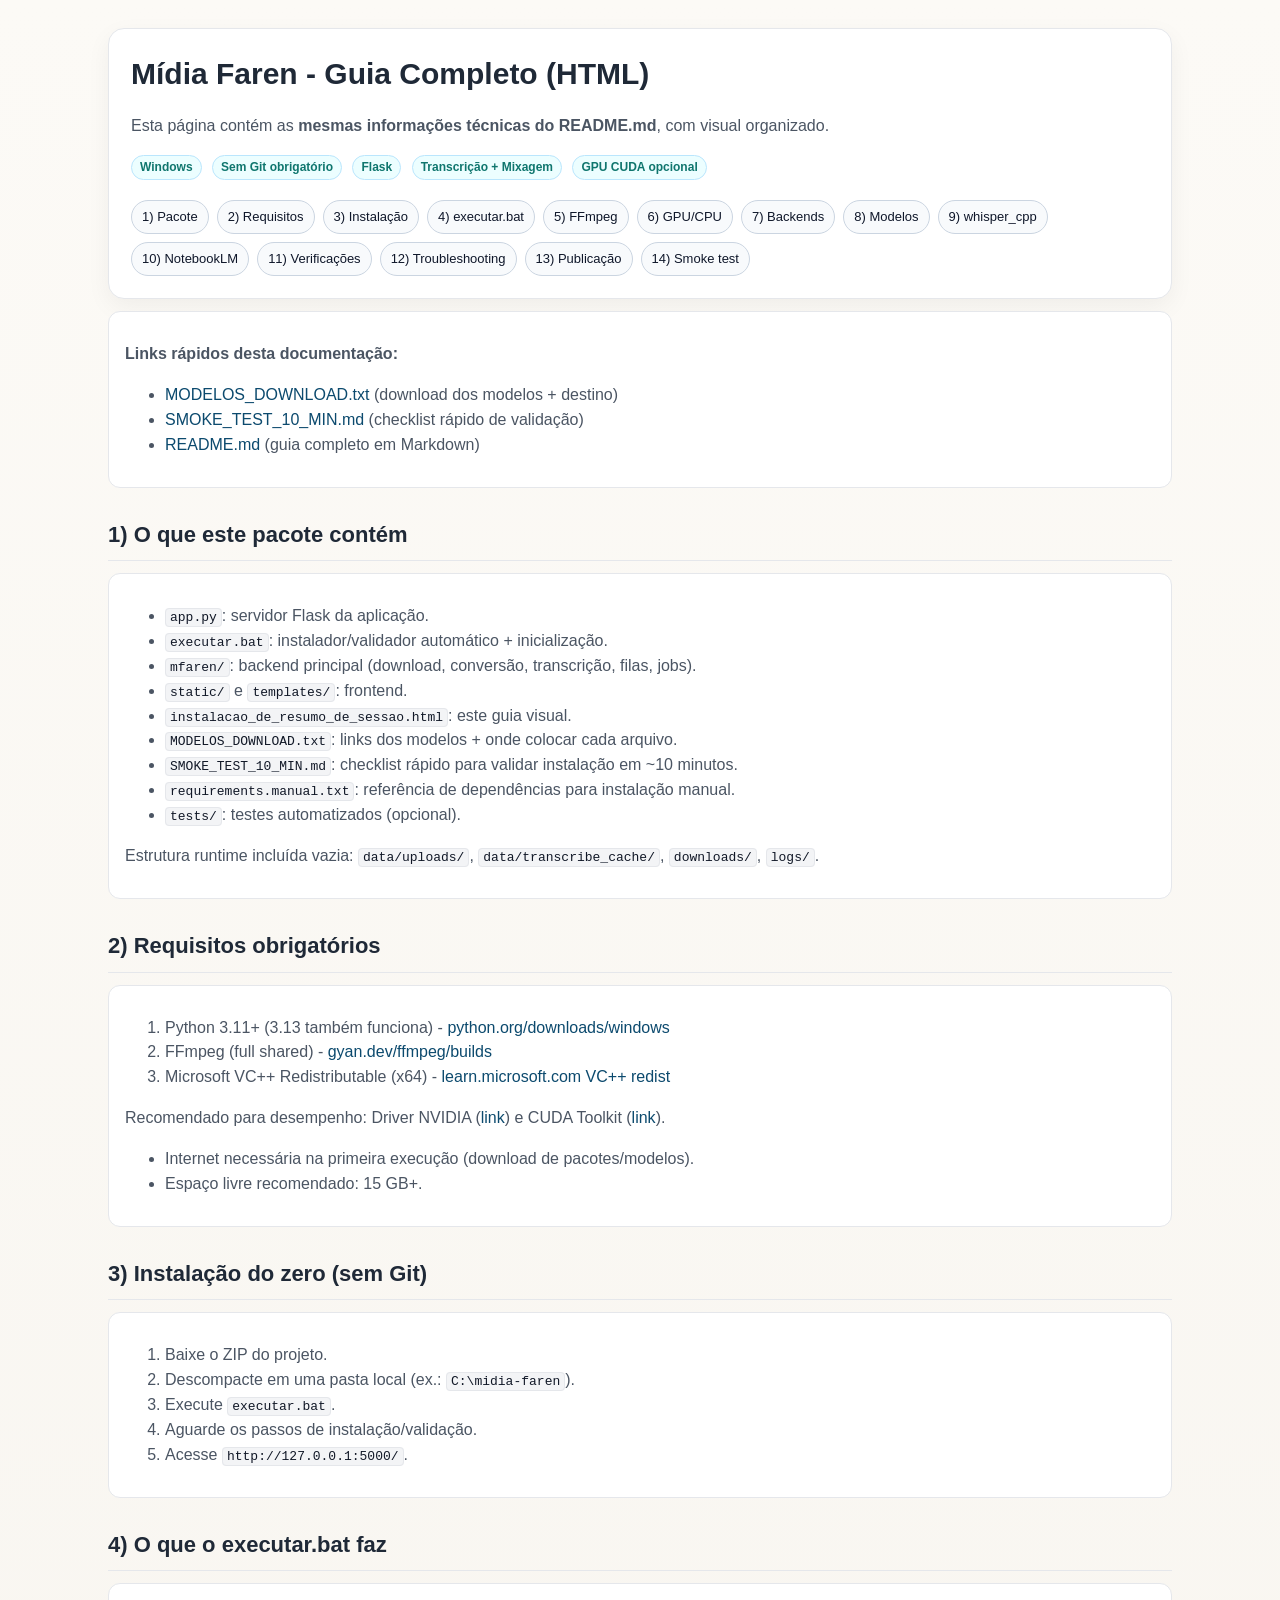
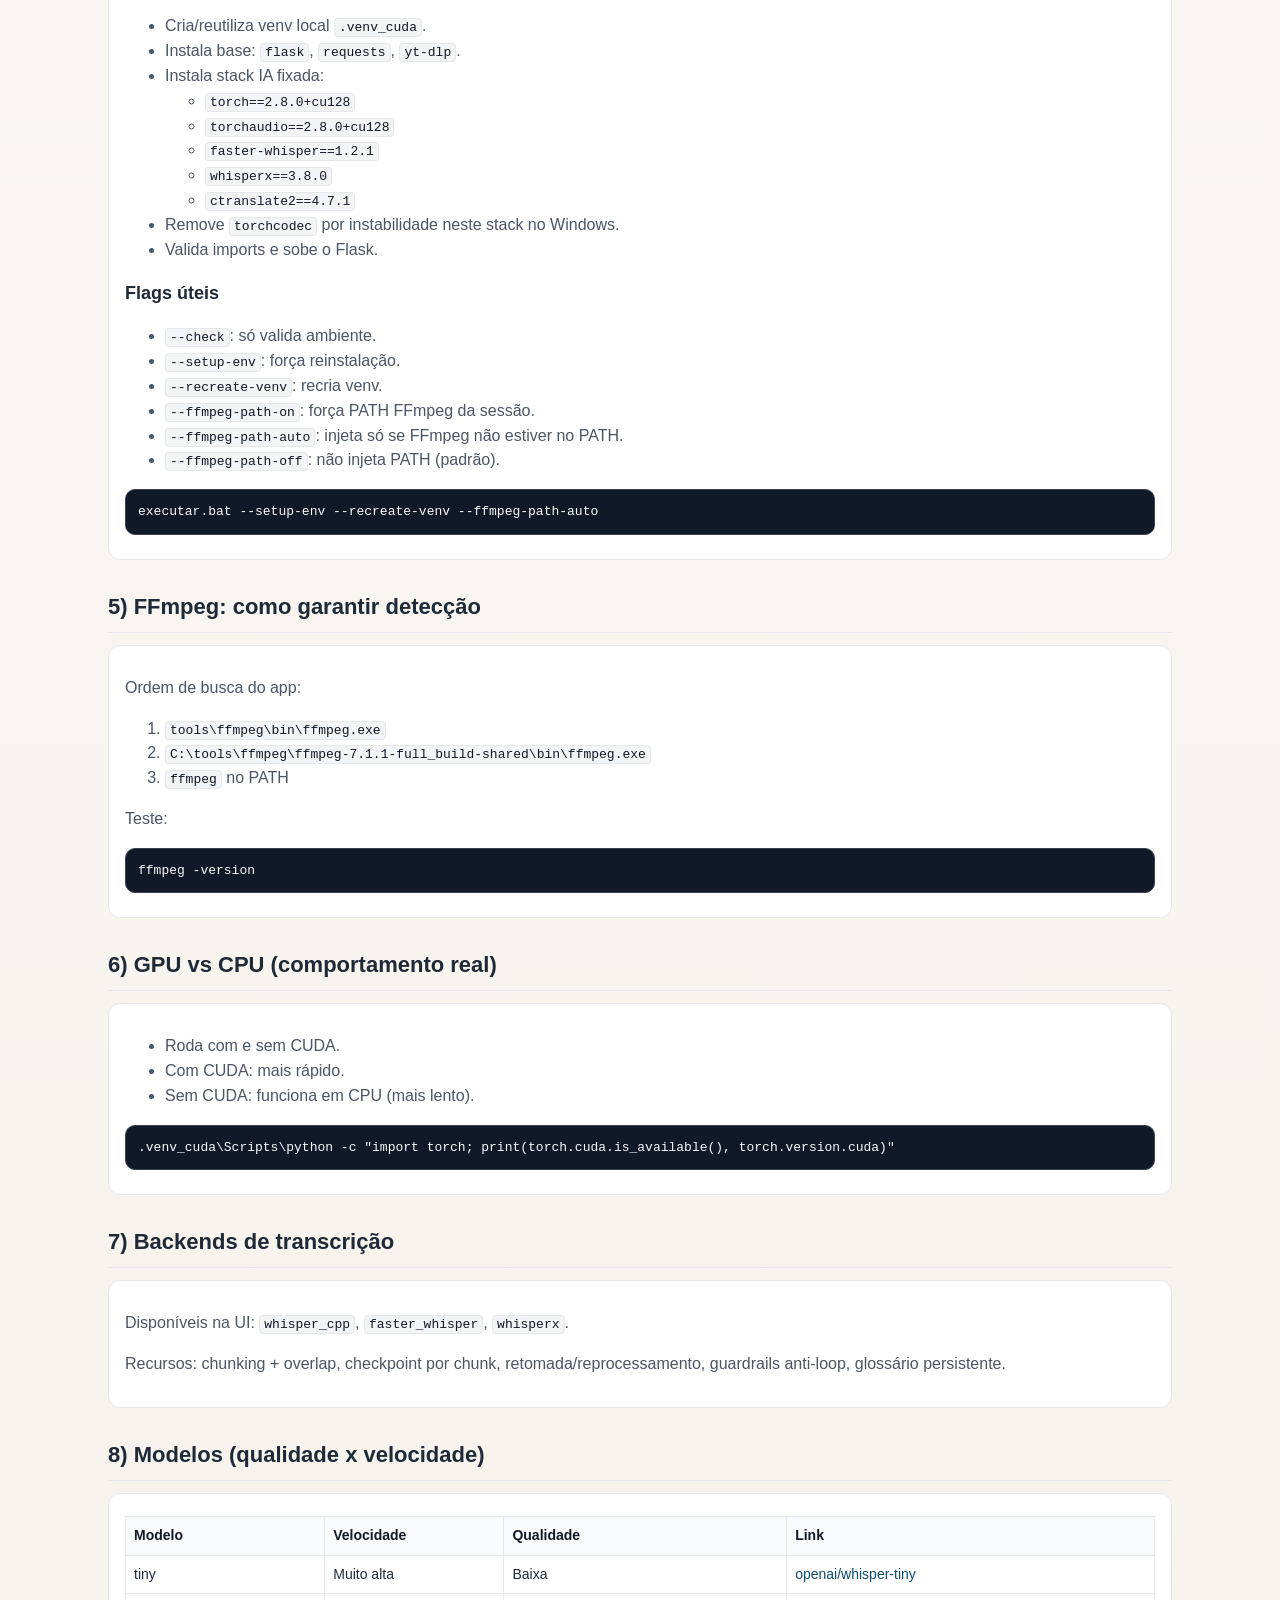
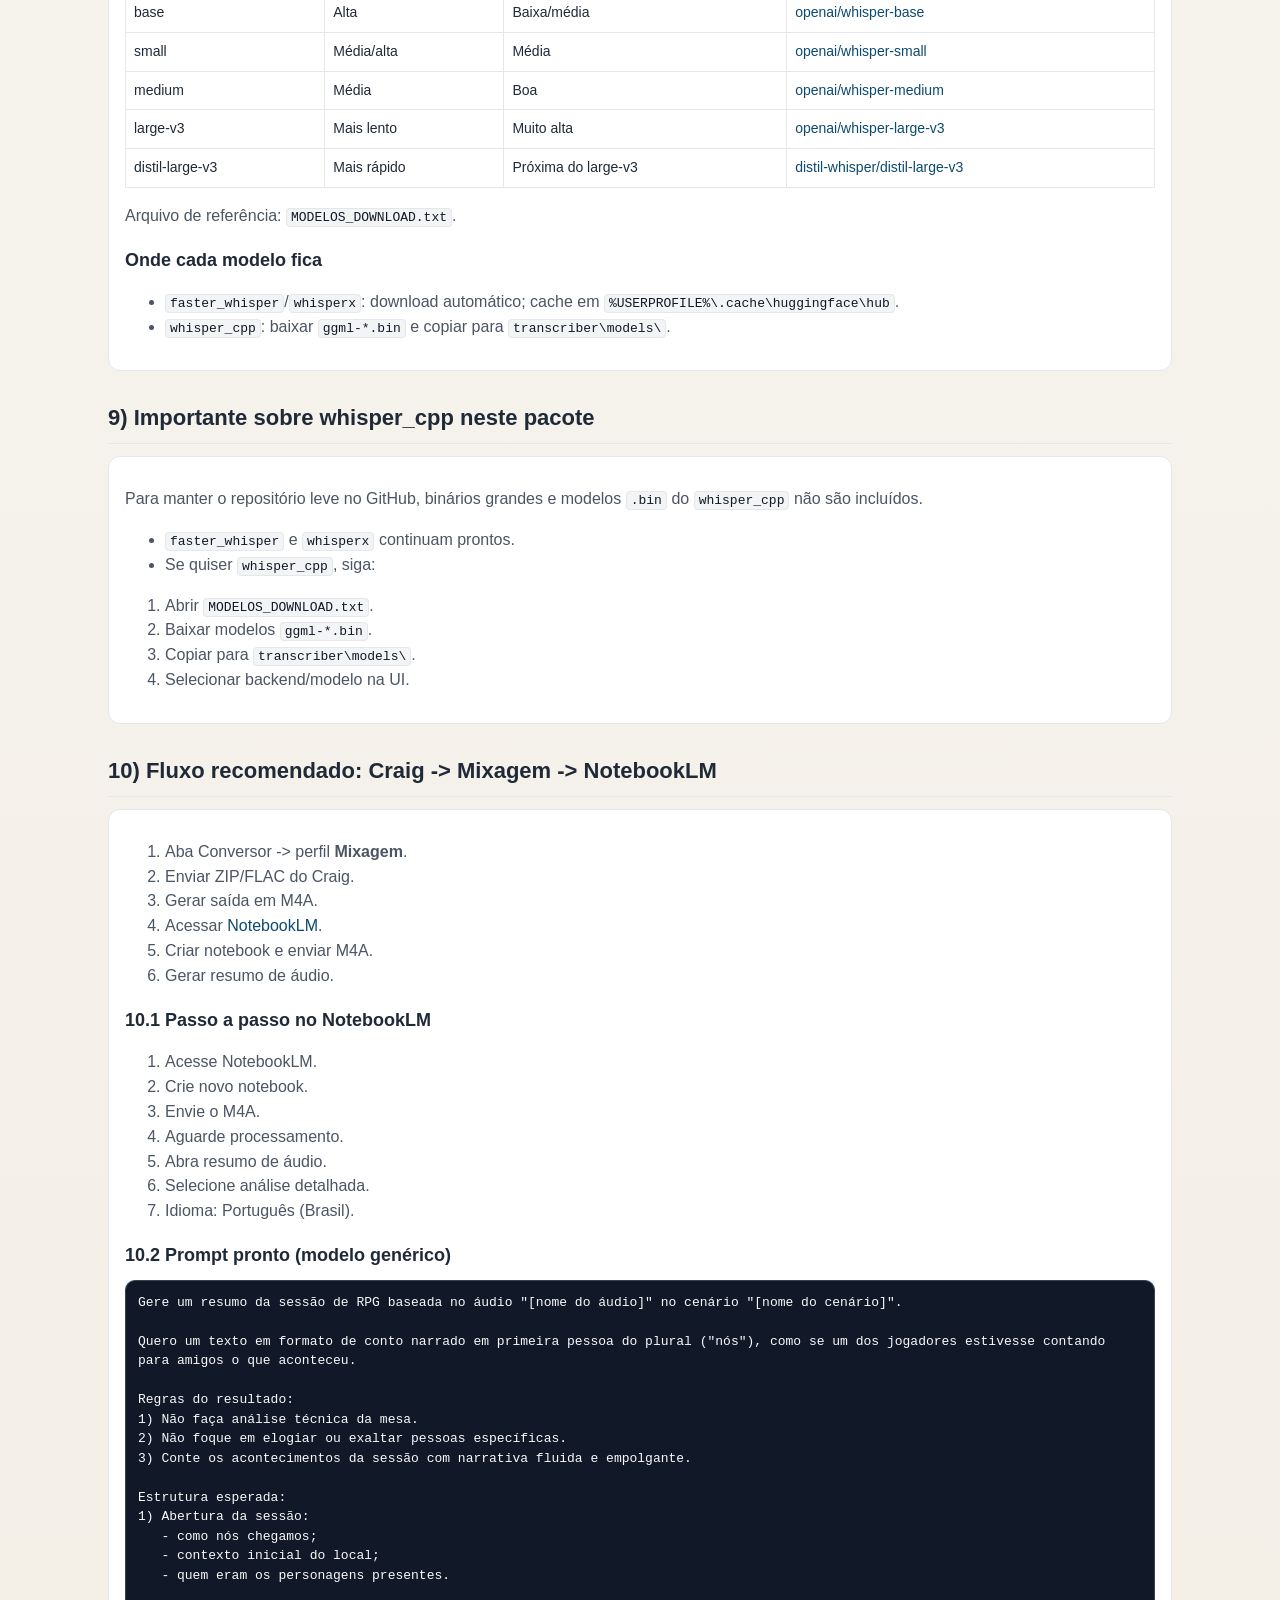
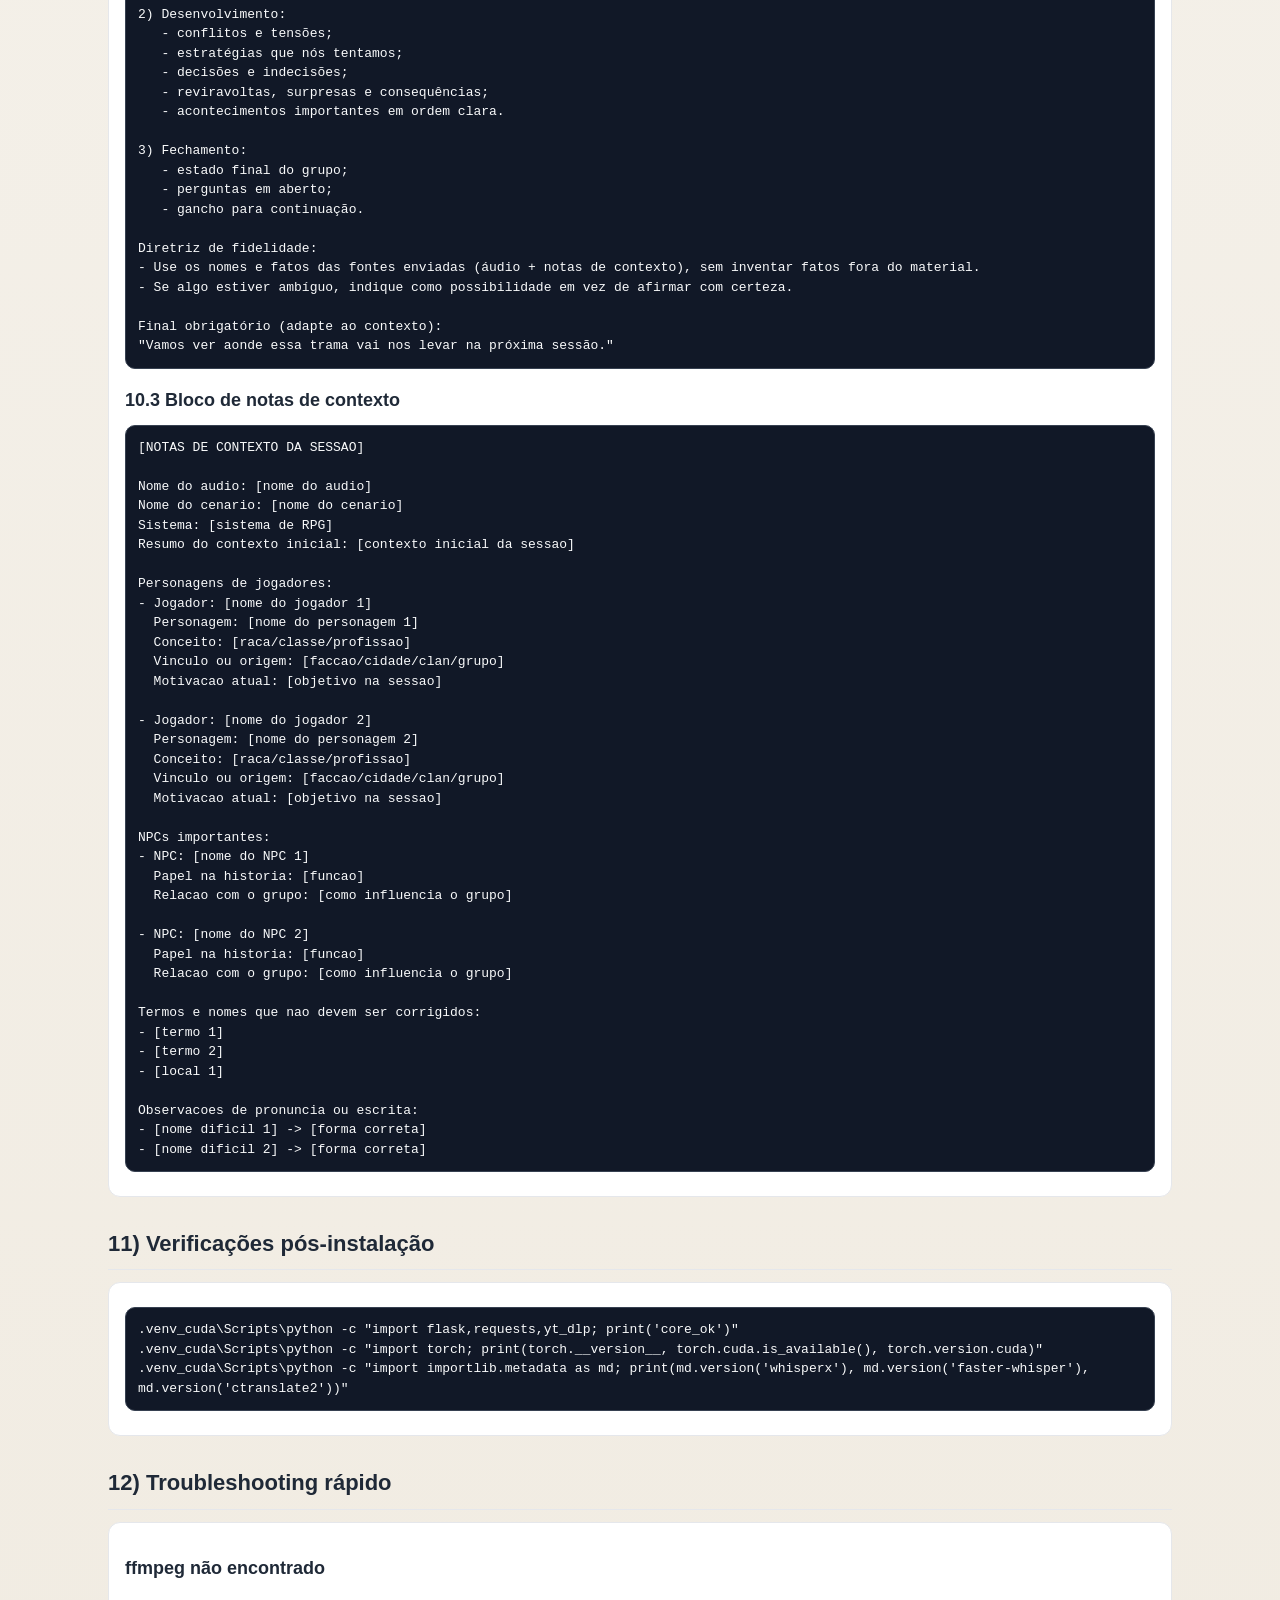
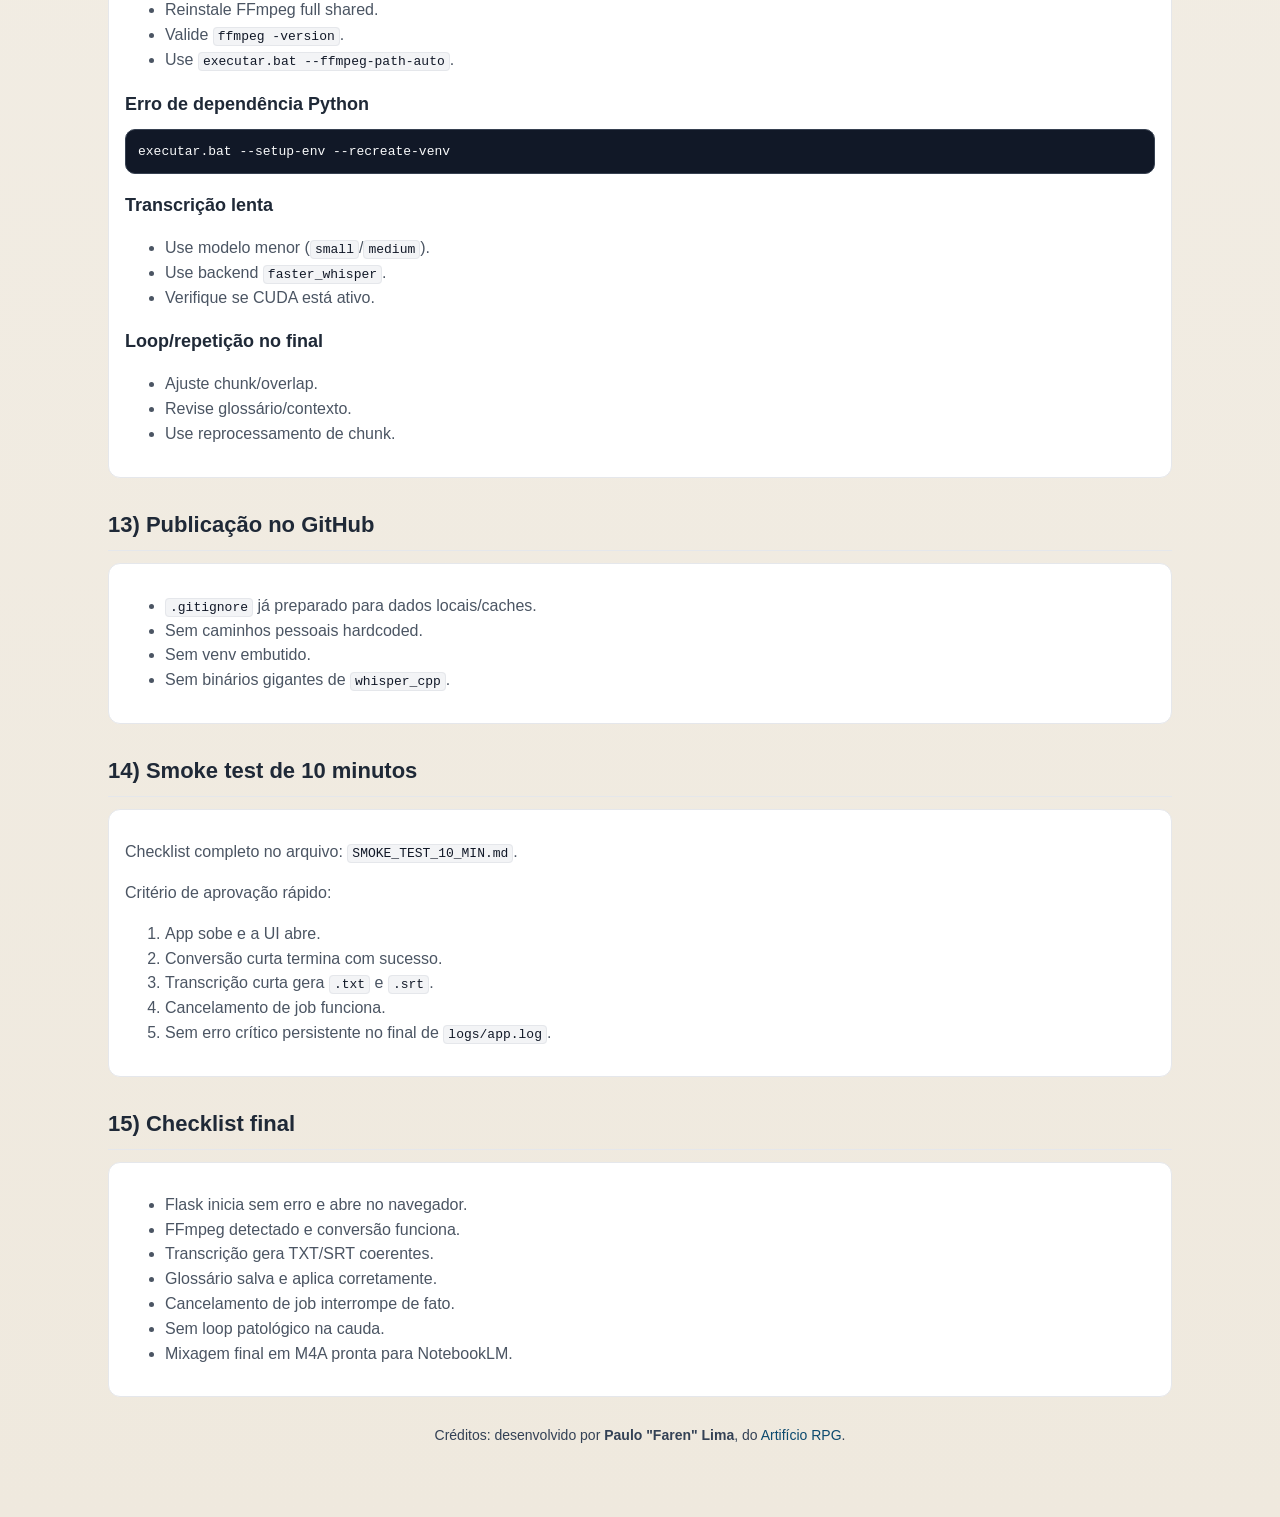
==== docs/index.html @ b81d9b49 "docs: preparar GitHub Pages com guia HTML e links de apoio" ====
﻿<!doctype html>
<html lang="pt-BR">
<head>
  <meta charset="utf-8" />
  <meta name="viewport" content="width=device-width, initial-scale=1" />
  <title>Mídia Faren - Guia Completo (HTML)</title>
  <style>
    :root {
      --bg: #f6f3ed;
      --card: #ffffff;
      --text: #1f2937;
      --muted: #4b5563;
      --line: #e5e7eb;
      --accent: #0f766e;
      --accent-soft: #ecfeff;
      --code-bg: #111827;
      --code-text: #f9fafb;
    }
    * { box-sizing: border-box; }
    body {
      margin: 0;
      font-family: "Segoe UI", Roboto, Arial, sans-serif;
      background: linear-gradient(180deg, #fcfaf6 0%, var(--bg) 40%, #efe9de 100%);
      color: var(--text);
      line-height: 1.55;
    }
    .wrap { max-width: 1100px; margin: 0 auto; padding: 28px 18px 56px; }
    .hero {
      background: var(--card);
      border: 1px solid var(--line);
      border-radius: 16px;
      padding: 22px;
      box-shadow: 0 8px 24px rgba(0,0,0,.05);
    }
    h1 { margin: 0 0 8px; font-size: 30px; }
    h2 {
      margin: 30px 0 10px;
      font-size: 22px;
      border-bottom: 1px solid var(--line);
      padding-bottom: 8px;
    }
    h3 { margin: 18px 0 8px; font-size: 18px; }
    p, li { color: var(--muted); }
    .card {
      background: var(--card);
      border: 1px solid var(--line);
      border-radius: 12px;
      padding: 14px 16px;
      margin-top: 12px;
    }
    .tag {
      display: inline-block;
      padding: 2px 8px;
      border-radius: 999px;
      font-size: 12px;
      font-weight: 600;
      background: var(--accent-soft);
      color: var(--accent);
      border: 1px solid #bae6fd;
      margin-right: 6px;
      margin-bottom: 6px;
    }
    .nav {
      margin-top: 14px;
      display: flex;
      flex-wrap: wrap;
      gap: 8px;
    }
    .nav a {
      border: 1px solid #cbd5e1;
      background: #f8fafc;
      border-radius: 999px;
      padding: 6px 10px;
      font-size: 13px;
      color: #0f172a;
      text-decoration: none;
    }
    .nav a:hover { background: #eef2ff; }
    table {
      width: 100%;
      border-collapse: collapse;
      margin-top: 8px;
      font-size: 14px;
    }
    th, td {
      border: 1px solid var(--line);
      padding: 8px;
      vertical-align: top;
      text-align: left;
    }
    th { background: #f9fafb; color: #111827; }
    code {
      background: #f3f4f6;
      border: 1px solid #e5e7eb;
      padding: 1px 4px;
      border-radius: 4px;
      color: #111827;
    }
    pre {
      margin: 10px 0;
      background: var(--code-bg);
      color: var(--code-text);
      border-radius: 10px;
      padding: 12px;
      overflow-x: auto;
      border: 1px solid #374151;
      font-size: 13px;
      line-height: 1.5;
      white-space: pre-wrap;
    }
    a { color: #0c4a6e; text-decoration: none; }
    a:hover { text-decoration: underline; }
    .credit {
      margin-top: 28px;
      text-align: center;
      font-size: 14px;
      color: #334155;
    }
  </style>
</head>
<body>
  <main class="wrap">
    <section class="hero">
      <h1>Mídia Faren - Guia Completo (HTML)</h1>
      <p>
        Esta página contém as <strong>mesmas informações técnicas do README.md</strong>, com visual organizado.
      </p>
      <div>
        <span class="tag">Windows</span>
        <span class="tag">Sem Git obrigatório</span>
        <span class="tag">Flask</span>
        <span class="tag">Transcrição + Mixagem</span>
        <span class="tag">GPU CUDA opcional</span>
      </div>
      <nav class="nav" aria-label="Navegação rápida">
        <a href="#sec1">1) Pacote</a>
        <a href="#sec2">2) Requisitos</a>
        <a href="#sec3">3) Instalação</a>
        <a href="#sec4">4) executar.bat</a>
        <a href="#sec5">5) FFmpeg</a>
        <a href="#sec6">6) GPU/CPU</a>
        <a href="#sec7">7) Backends</a>
        <a href="#sec8">8) Modelos</a>
        <a href="#sec9">9) whisper_cpp</a>
        <a href="#sec10">10) NotebookLM</a>
        <a href="#sec11">11) Verificações</a>
        <a href="#sec12">12) Troubleshooting</a>
        <a href="#sec13">13) Publicação</a>
        <a href="#sec14">14) Smoke test</a>
      </nav>
    </section>

    <div class="card">
      <p><strong>Links rápidos desta documentação:</strong></p>
      <ul>
        <li><a href="./MODELOS_DOWNLOAD.txt">MODELOS_DOWNLOAD.txt</a> (download dos modelos + destino)</li>
        <li><a href="./SMOKE_TEST_10_MIN.md">SMOKE_TEST_10_MIN.md</a> (checklist rápido de validação)</li>
        <li><a href="./README.md">README.md</a> (guia completo em Markdown)</li>
      </ul>
    </div>

    <h2 id="sec1">1) O que este pacote contém</h2>
    <div class="card">
      <ul>
        <li><code>app.py</code>: servidor Flask da aplicação.</li>
        <li><code>executar.bat</code>: instalador/validador automático + inicialização.</li>
        <li><code>mfaren/</code>: backend principal (download, conversão, transcrição, filas, jobs).</li>
        <li><code>static/</code> e <code>templates/</code>: frontend.</li>
        <li><code>instalacao_de_resumo_de_sessao.html</code>: este guia visual.</li>
        <li><code>MODELOS_DOWNLOAD.txt</code>: links dos modelos + onde colocar cada arquivo.</li>
        <li><code>SMOKE_TEST_10_MIN.md</code>: checklist rápido para validar instalação em ~10 minutos.</li>
        <li><code>requirements.manual.txt</code>: referência de dependências para instalação manual.</li>
        <li><code>tests/</code>: testes automatizados (opcional).</li>
      </ul>
      <p>Estrutura runtime incluída vazia: <code>data/uploads/</code>, <code>data/transcribe_cache/</code>, <code>downloads/</code>, <code>logs/</code>.</p>
    </div>

    <h2 id="sec2">2) Requisitos obrigatórios</h2>
    <div class="card">
      <ol>
        <li>Python 3.11+ (3.13 também funciona) - <a href="https://www.python.org/downloads/windows/" target="_blank" rel="noopener">python.org/downloads/windows</a></li>
        <li>FFmpeg (full shared) - <a href="https://www.gyan.dev/ffmpeg/builds/" target="_blank" rel="noopener">gyan.dev/ffmpeg/builds</a></li>
        <li>Microsoft VC++ Redistributable (x64) - <a href="https://learn.microsoft.com/en-us/cpp/windows/latest-supported-vc-redist" target="_blank" rel="noopener">learn.microsoft.com VC++ redist</a></li>
      </ol>
      <p>Recomendado para desempenho: Driver NVIDIA (<a href="https://www.nvidia.com/Download/index.aspx" target="_blank" rel="noopener">link</a>) e CUDA Toolkit (<a href="https://developer.nvidia.com/cuda-downloads" target="_blank" rel="noopener">link</a>).</p>
      <ul>
        <li>Internet necessária na primeira execução (download de pacotes/modelos).</li>
        <li>Espaço livre recomendado: 15 GB+.</li>
      </ul>
    </div>

    <h2 id="sec3">3) Instalação do zero (sem Git)</h2>
    <div class="card">
      <ol>
        <li>Baixe o ZIP do projeto.</li>
        <li>Descompacte em uma pasta local (ex.: <code>C:\midia-faren</code>).</li>
        <li>Execute <code>executar.bat</code>.</li>
        <li>Aguarde os passos de instalação/validação.</li>
        <li>Acesse <code>http://127.0.0.1:5000/</code>.</li>
      </ol>
    </div>

    <h2 id="sec4">4) O que o executar.bat faz</h2>
    <div class="card">
      <ul>
        <li>Cria/reutiliza venv local <code>.venv_cuda</code>.</li>
        <li>Instala base: <code>flask</code>, <code>requests</code>, <code>yt-dlp</code>.</li>
        <li>Instala stack IA fixada:
          <ul>
            <li><code>torch==2.8.0+cu128</code></li>
            <li><code>torchaudio==2.8.0+cu128</code></li>
            <li><code>faster-whisper==1.2.1</code></li>
            <li><code>whisperx==3.8.0</code></li>
            <li><code>ctranslate2==4.7.1</code></li>
          </ul>
        </li>
        <li>Remove <code>torchcodec</code> por instabilidade neste stack no Windows.</li>
        <li>Valida imports e sobe o Flask.</li>
      </ul>
      <h3>Flags úteis</h3>
      <ul>
        <li><code>--check</code>: só valida ambiente.</li>
        <li><code>--setup-env</code>: força reinstalação.</li>
        <li><code>--recreate-venv</code>: recria venv.</li>
        <li><code>--ffmpeg-path-on</code>: força PATH FFmpeg da sessão.</li>
        <li><code>--ffmpeg-path-auto</code>: injeta só se FFmpeg não estiver no PATH.</li>
        <li><code>--ffmpeg-path-off</code>: não injeta PATH (padrão).</li>
      </ul>
      <pre>executar.bat --setup-env --recreate-venv --ffmpeg-path-auto</pre>
    </div>

    <h2 id="sec5">5) FFmpeg: como garantir detecção</h2>
    <div class="card">
      <p>Ordem de busca do app:</p>
      <ol>
        <li><code>tools\ffmpeg\bin\ffmpeg.exe</code></li>
        <li><code>C:\tools\ffmpeg\ffmpeg-7.1.1-full_build-shared\bin\ffmpeg.exe</code></li>
        <li><code>ffmpeg</code> no PATH</li>
      </ol>
      <p>Teste:</p>
      <pre>ffmpeg -version</pre>
    </div>

    <h2 id="sec6">6) GPU vs CPU (comportamento real)</h2>
    <div class="card">
      <ul>
        <li>Roda com e sem CUDA.</li>
        <li>Com CUDA: mais rápido.</li>
        <li>Sem CUDA: funciona em CPU (mais lento).</li>
      </ul>
      <pre>.venv_cuda\Scripts\python -c "import torch; print(torch.cuda.is_available(), torch.version.cuda)"</pre>
    </div>

    <h2 id="sec7">7) Backends de transcrição</h2>
    <div class="card">
      <p>Disponíveis na UI: <code>whisper_cpp</code>, <code>faster_whisper</code>, <code>whisperx</code>.</p>
      <p>Recursos: chunking + overlap, checkpoint por chunk, retomada/reprocessamento, guardrails anti-loop, glossário persistente.</p>
    </div>

    <h2 id="sec8">8) Modelos (qualidade x velocidade)</h2>
    <div class="card">
      <table>
        <thead>
          <tr>
            <th>Modelo</th>
            <th>Velocidade</th>
            <th>Qualidade</th>
            <th>Link</th>
          </tr>
        </thead>
        <tbody>
          <tr><td>tiny</td><td>Muito alta</td><td>Baixa</td><td><a href="https://huggingface.co/openai/whisper-tiny" target="_blank" rel="noopener">openai/whisper-tiny</a></td></tr>
          <tr><td>base</td><td>Alta</td><td>Baixa/média</td><td><a href="https://huggingface.co/openai/whisper-base" target="_blank" rel="noopener">openai/whisper-base</a></td></tr>
          <tr><td>small</td><td>Média/alta</td><td>Média</td><td><a href="https://huggingface.co/openai/whisper-small" target="_blank" rel="noopener">openai/whisper-small</a></td></tr>
          <tr><td>medium</td><td>Média</td><td>Boa</td><td><a href="https://huggingface.co/openai/whisper-medium" target="_blank" rel="noopener">openai/whisper-medium</a></td></tr>
          <tr><td>large-v3</td><td>Mais lento</td><td>Muito alta</td><td><a href="https://huggingface.co/openai/whisper-large-v3" target="_blank" rel="noopener">openai/whisper-large-v3</a></td></tr>
          <tr><td>distil-large-v3</td><td>Mais rápido</td><td>Próxima do large-v3</td><td><a href="https://huggingface.co/distil-whisper/distil-large-v3" target="_blank" rel="noopener">distil-whisper/distil-large-v3</a></td></tr>
        </tbody>
      </table>
      <p>Arquivo de referência: <code>MODELOS_DOWNLOAD.txt</code>.</p>
      <h3>Onde cada modelo fica</h3>
      <ul>
        <li><code>faster_whisper</code>/<code>whisperx</code>: download automático; cache em <code>%USERPROFILE%\.cache\huggingface\hub</code>.</li>
        <li><code>whisper_cpp</code>: baixar <code>ggml-*.bin</code> e copiar para <code>transcriber\models\</code>.</li>
      </ul>
    </div>

    <h2 id="sec9">9) Importante sobre whisper_cpp neste pacote</h2>
    <div class="card">
      <p>Para manter o repositório leve no GitHub, binários grandes e modelos <code>.bin</code> do <code>whisper_cpp</code> não são incluídos.</p>
      <ul>
        <li><code>faster_whisper</code> e <code>whisperx</code> continuam prontos.</li>
        <li>Se quiser <code>whisper_cpp</code>, siga:</li>
      </ul>
      <ol>
        <li>Abrir <code>MODELOS_DOWNLOAD.txt</code>.</li>
        <li>Baixar modelos <code>ggml-*.bin</code>.</li>
        <li>Copiar para <code>transcriber\models\</code>.</li>
        <li>Selecionar backend/modelo na UI.</li>
      </ol>
    </div>

    <h2 id="sec10">10) Fluxo recomendado: Craig -> Mixagem -> NotebookLM</h2>
    <div class="card">
      <ol>
        <li>Aba Conversor -> perfil <strong>Mixagem</strong>.</li>
        <li>Enviar ZIP/FLAC do Craig.</li>
        <li>Gerar saída em M4A.</li>
        <li>Acessar <a href="https://notebooklm.google.com/" target="_blank" rel="noopener">NotebookLM</a>.</li>
        <li>Criar notebook e enviar M4A.</li>
        <li>Gerar resumo de áudio.</li>
      </ol>
      <h3>10.1 Passo a passo no NotebookLM</h3>
      <ol>
        <li>Acesse NotebookLM.</li>
        <li>Crie novo notebook.</li>
        <li>Envie o M4A.</li>
        <li>Aguarde processamento.</li>
        <li>Abra resumo de áudio.</li>
        <li>Selecione análise detalhada.</li>
        <li>Idioma: Português (Brasil).</li>
      </ol>

      <h3>10.2 Prompt pronto (modelo genérico)</h3>
      <pre>Gere um resumo da sessão de RPG baseada no áudio "[nome do áudio]" no cenário "[nome do cenário]".

Quero um texto em formato de conto narrado em primeira pessoa do plural ("nós"), como se um dos jogadores estivesse contando para amigos o que aconteceu.

Regras do resultado:
1) Não faça análise técnica da mesa.
2) Não foque em elogiar ou exaltar pessoas específicas.
3) Conte os acontecimentos da sessão com narrativa fluida e empolgante.

Estrutura esperada:
1) Abertura da sessão:
   - como nós chegamos;
   - contexto inicial do local;
   - quem eram os personagens presentes.

2) Desenvolvimento:
   - conflitos e tensões;
   - estratégias que nós tentamos;
   - decisões e indecisões;
   - reviravoltas, surpresas e consequências;
   - acontecimentos importantes em ordem clara.

3) Fechamento:
   - estado final do grupo;
   - perguntas em aberto;
   - gancho para continuação.

Diretriz de fidelidade:
- Use os nomes e fatos das fontes enviadas (áudio + notas de contexto), sem inventar fatos fora do material.
- Se algo estiver ambíguo, indique como possibilidade em vez de afirmar com certeza.

Final obrigatório (adapte ao contexto):
"Vamos ver aonde essa trama vai nos levar na próxima sessão."</pre>

      <h3>10.3 Bloco de notas de contexto</h3>
      <pre>[NOTAS DE CONTEXTO DA SESSAO]

Nome do audio: [nome do audio]
Nome do cenario: [nome do cenario]
Sistema: [sistema de RPG]
Resumo do contexto inicial: [contexto inicial da sessao]

Personagens de jogadores:
- Jogador: [nome do jogador 1]
  Personagem: [nome do personagem 1]
  Conceito: [raca/classe/profissao]
  Vinculo ou origem: [faccao/cidade/clan/grupo]
  Motivacao atual: [objetivo na sessao]

- Jogador: [nome do jogador 2]
  Personagem: [nome do personagem 2]
  Conceito: [raca/classe/profissao]
  Vinculo ou origem: [faccao/cidade/clan/grupo]
  Motivacao atual: [objetivo na sessao]

NPCs importantes:
- NPC: [nome do NPC 1]
  Papel na historia: [funcao]
  Relacao com o grupo: [como influencia o grupo]

- NPC: [nome do NPC 2]
  Papel na historia: [funcao]
  Relacao com o grupo: [como influencia o grupo]

Termos e nomes que nao devem ser corrigidos:
- [termo 1]
- [termo 2]
- [local 1]

Observacoes de pronuncia ou escrita:
- [nome dificil 1] -> [forma correta]
- [nome dificil 2] -> [forma correta]</pre>
    </div>

    <h2 id="sec11">11) Verificações pós-instalação</h2>
    <div class="card">
      <pre>.venv_cuda\Scripts\python -c "import flask,requests,yt_dlp; print('core_ok')"
.venv_cuda\Scripts\python -c "import torch; print(torch.__version__, torch.cuda.is_available(), torch.version.cuda)"
.venv_cuda\Scripts\python -c "import importlib.metadata as md; print(md.version('whisperx'), md.version('faster-whisper'), md.version('ctranslate2'))"</pre>
    </div>

    <h2 id="sec12">12) Troubleshooting rápido</h2>
    <div class="card">
      <h3>ffmpeg não encontrado</h3>
      <ul>
        <li>Reinstale FFmpeg full shared.</li>
        <li>Valide <code>ffmpeg -version</code>.</li>
        <li>Use <code>executar.bat --ffmpeg-path-auto</code>.</li>
      </ul>

      <h3>Erro de dependência Python</h3>
      <pre>executar.bat --setup-env --recreate-venv</pre>

      <h3>Transcrição lenta</h3>
      <ul>
        <li>Use modelo menor (<code>small</code>/<code>medium</code>).</li>
        <li>Use backend <code>faster_whisper</code>.</li>
        <li>Verifique se CUDA está ativo.</li>
      </ul>

      <h3>Loop/repetição no final</h3>
      <ul>
        <li>Ajuste chunk/overlap.</li>
        <li>Revise glossário/contexto.</li>
        <li>Use reprocessamento de chunk.</li>
      </ul>
    </div>

    <h2 id="sec13">13) Publicação no GitHub</h2>
    <div class="card">
      <ul>
        <li><code>.gitignore</code> já preparado para dados locais/caches.</li>
        <li>Sem caminhos pessoais hardcoded.</li>
        <li>Sem venv embutido.</li>
        <li>Sem binários gigantes de <code>whisper_cpp</code>.</li>
      </ul>
    </div>

    <h2 id="sec14">14) Smoke test de 10 minutos</h2>
    <div class="card">
      <p>Checklist completo no arquivo: <code>SMOKE_TEST_10_MIN.md</code>.</p>
      <p>Critério de aprovação rápido:</p>
      <ol>
        <li>App sobe e a UI abre.</li>
        <li>Conversão curta termina com sucesso.</li>
        <li>Transcrição curta gera <code>.txt</code> e <code>.srt</code>.</li>
        <li>Cancelamento de job funciona.</li>
        <li>Sem erro crítico persistente no final de <code>logs/app.log</code>.</li>
      </ol>
    </div>

    <h2>15) Checklist final</h2>
    <div class="card">
      <ul>
        <li>Flask inicia sem erro e abre no navegador.</li>
        <li>FFmpeg detectado e conversão funciona.</li>
        <li>Transcrição gera TXT/SRT coerentes.</li>
        <li>Glossário salva e aplica corretamente.</li>
        <li>Cancelamento de job interrompe de fato.</li>
        <li>Sem loop patológico na cauda.</li>
        <li>Mixagem final em M4A pronta para NotebookLM.</li>
      </ul>
    </div>

    <p class="credit">
      Créditos: desenvolvido por <strong>Paulo "Faren" Lima</strong>, do
      <a href="https://artificiorpg.com/" target="_blank" rel="noopener">Artifício RPG</a>.
    </p>
  </main>
</body>
</html>
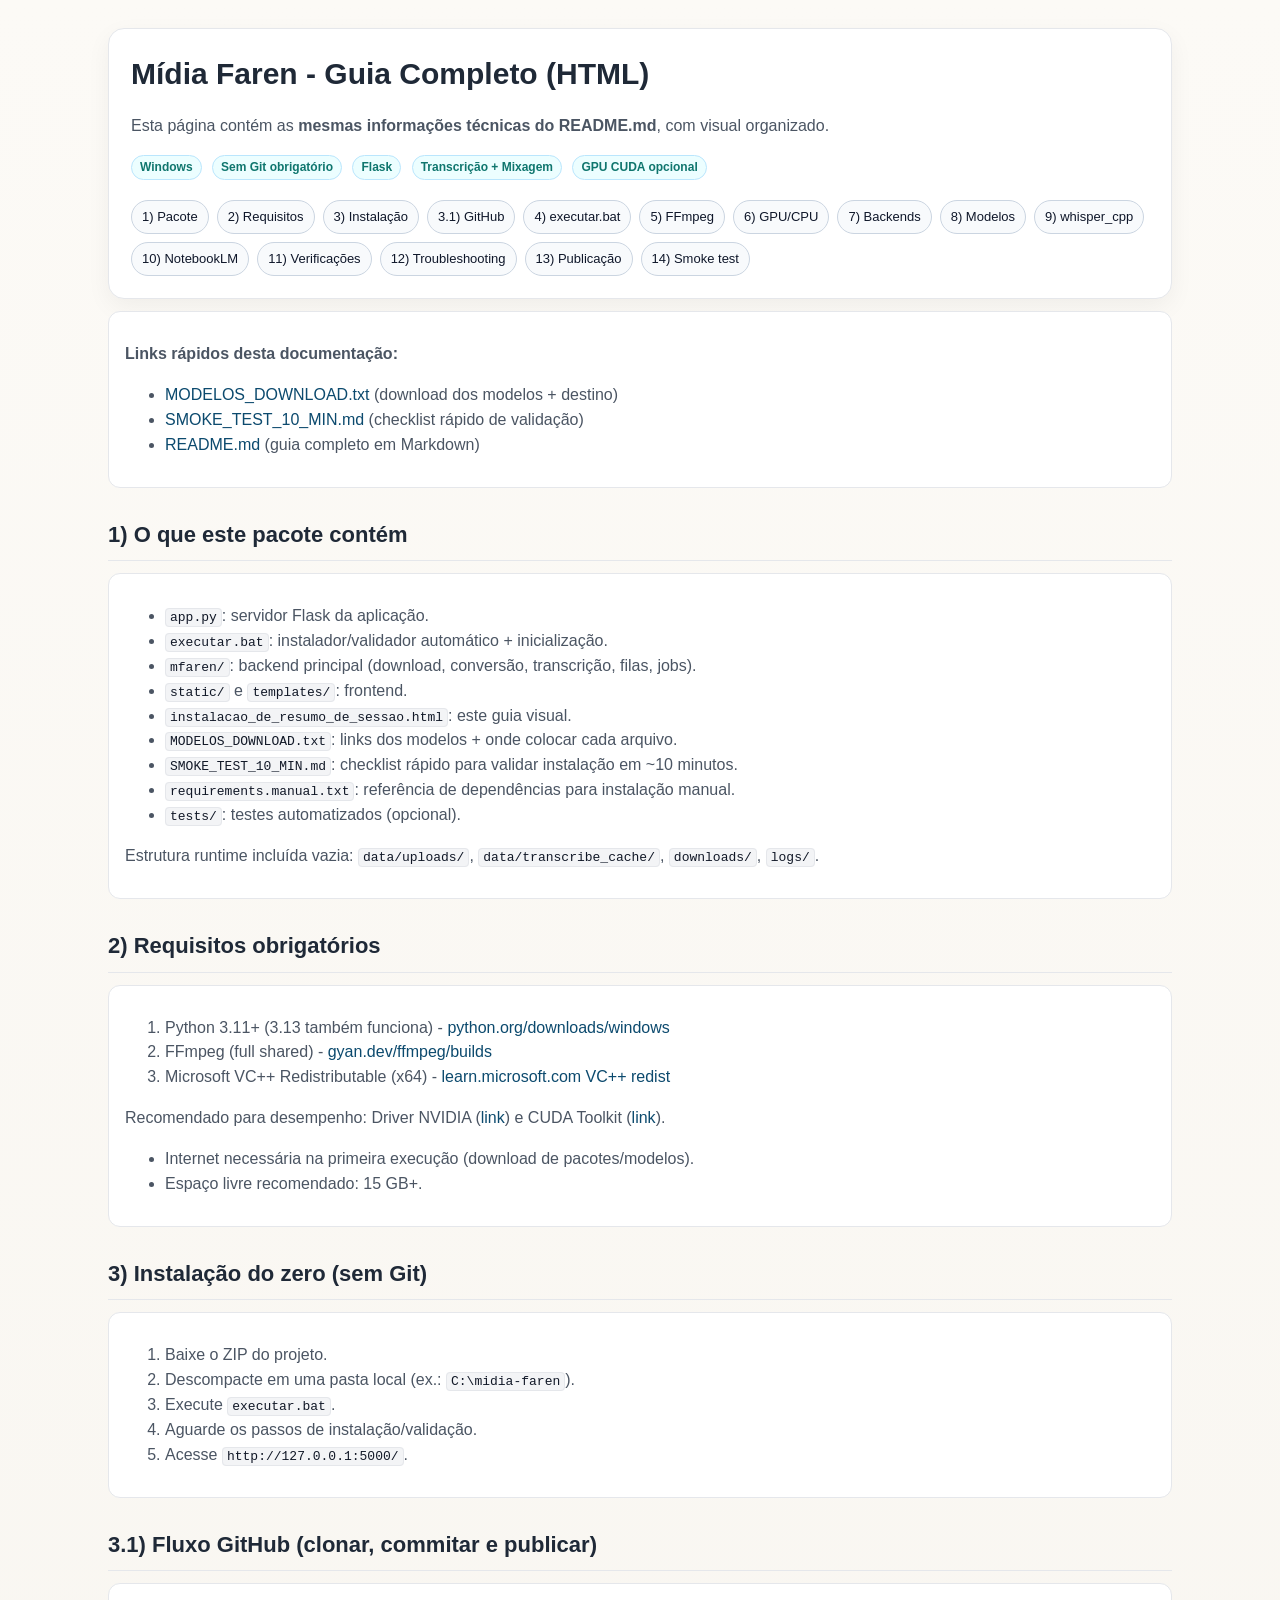
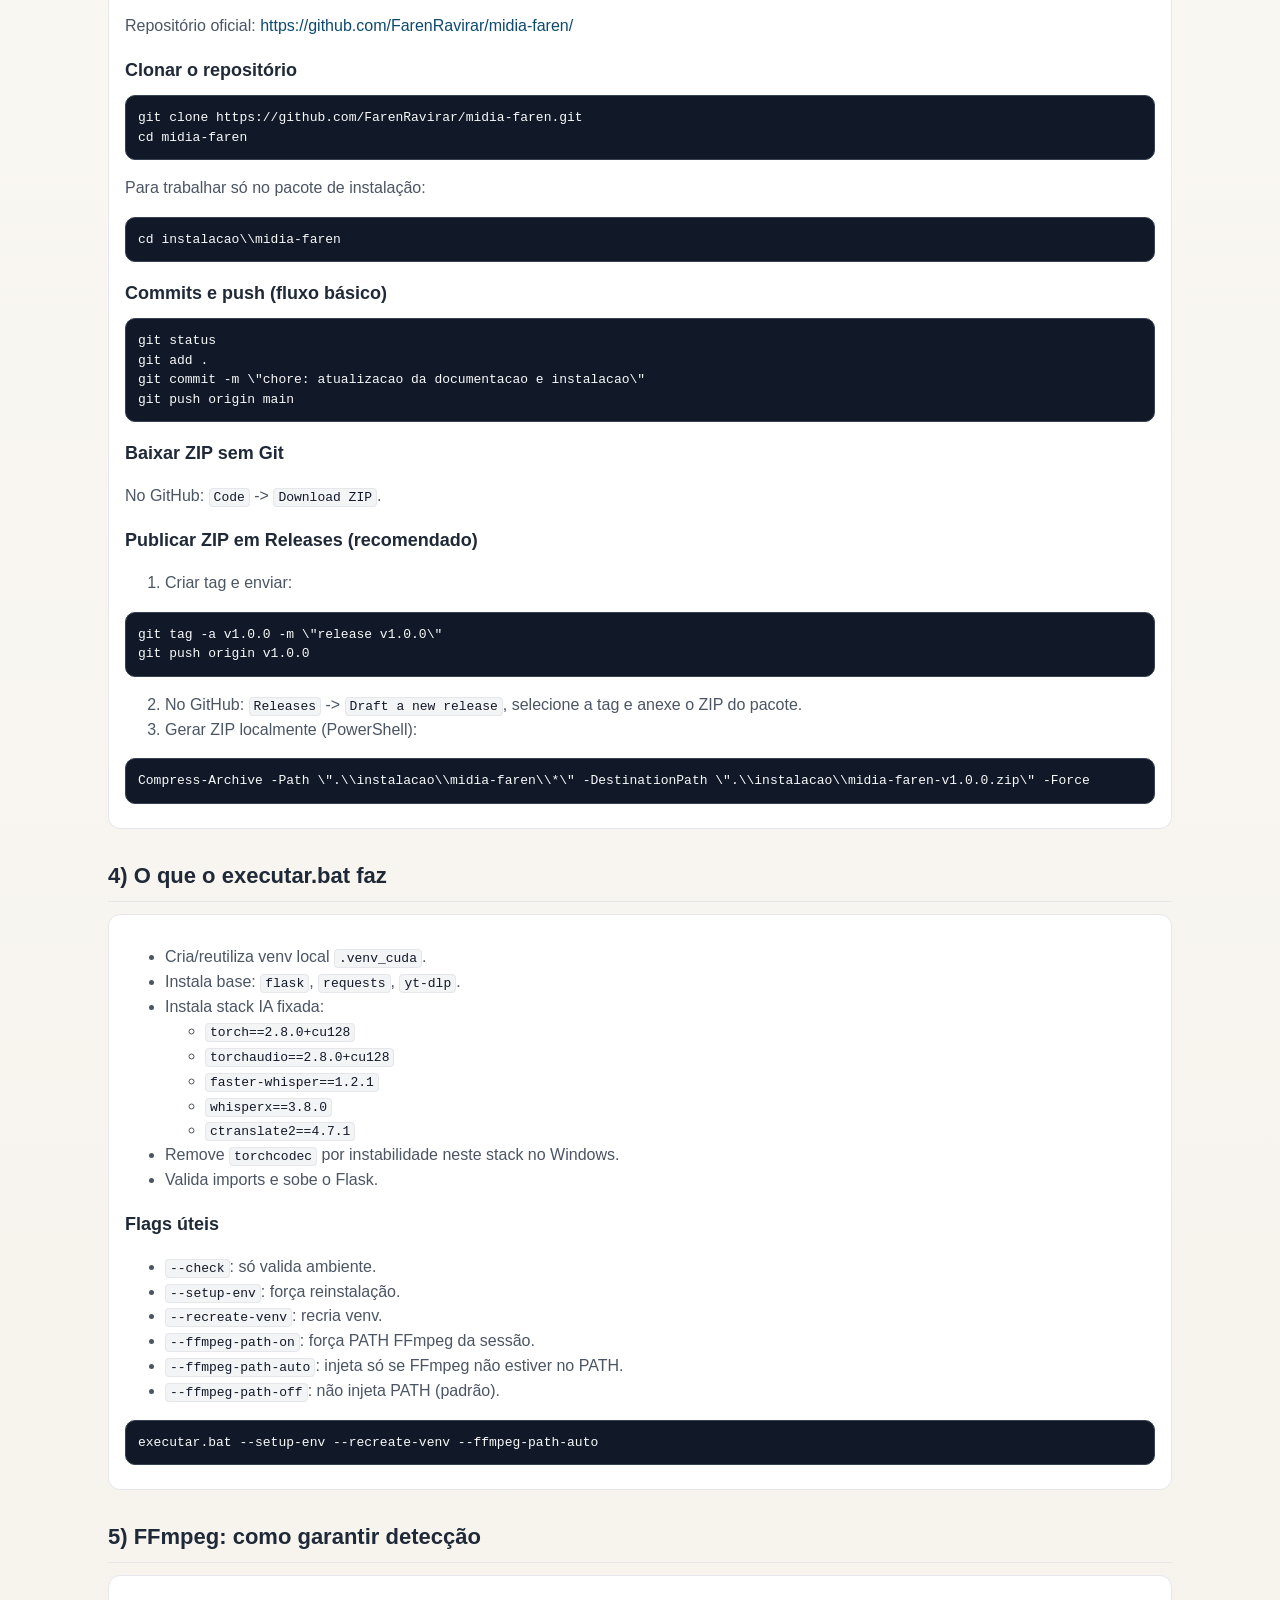
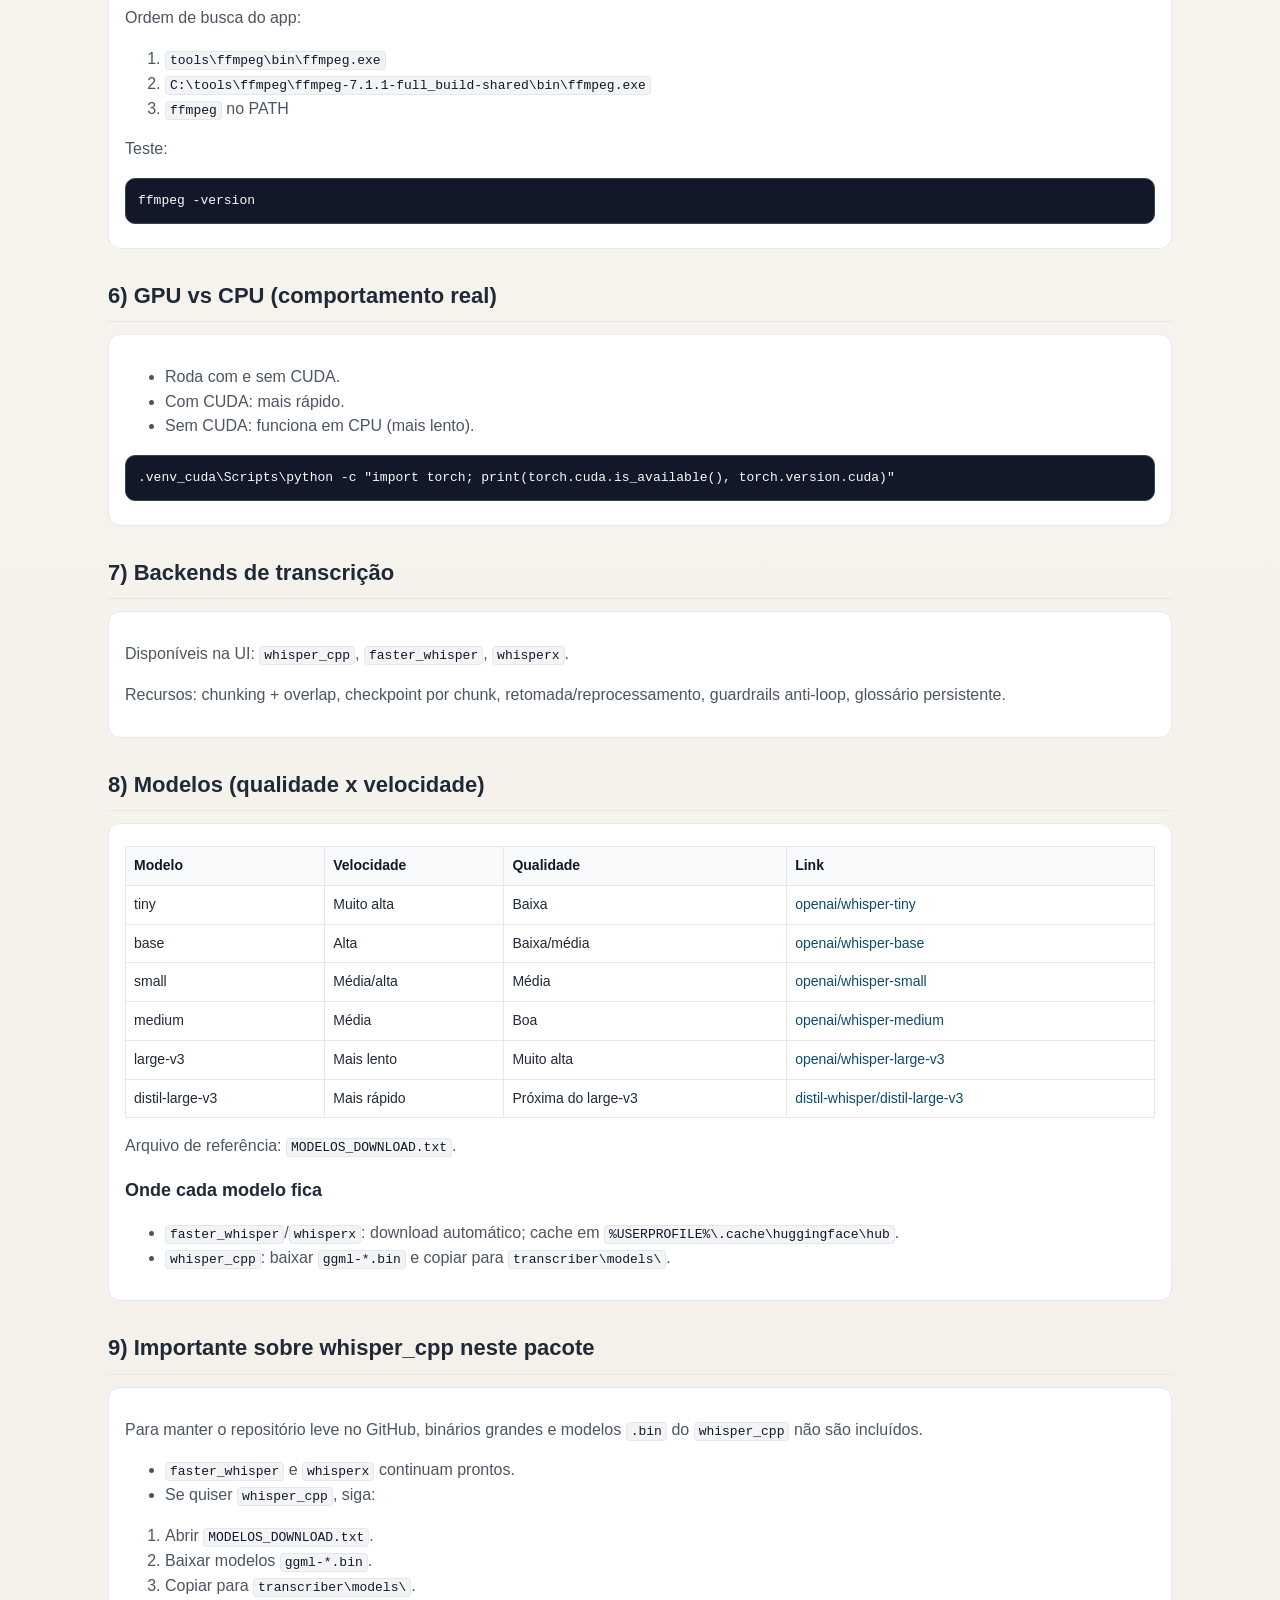
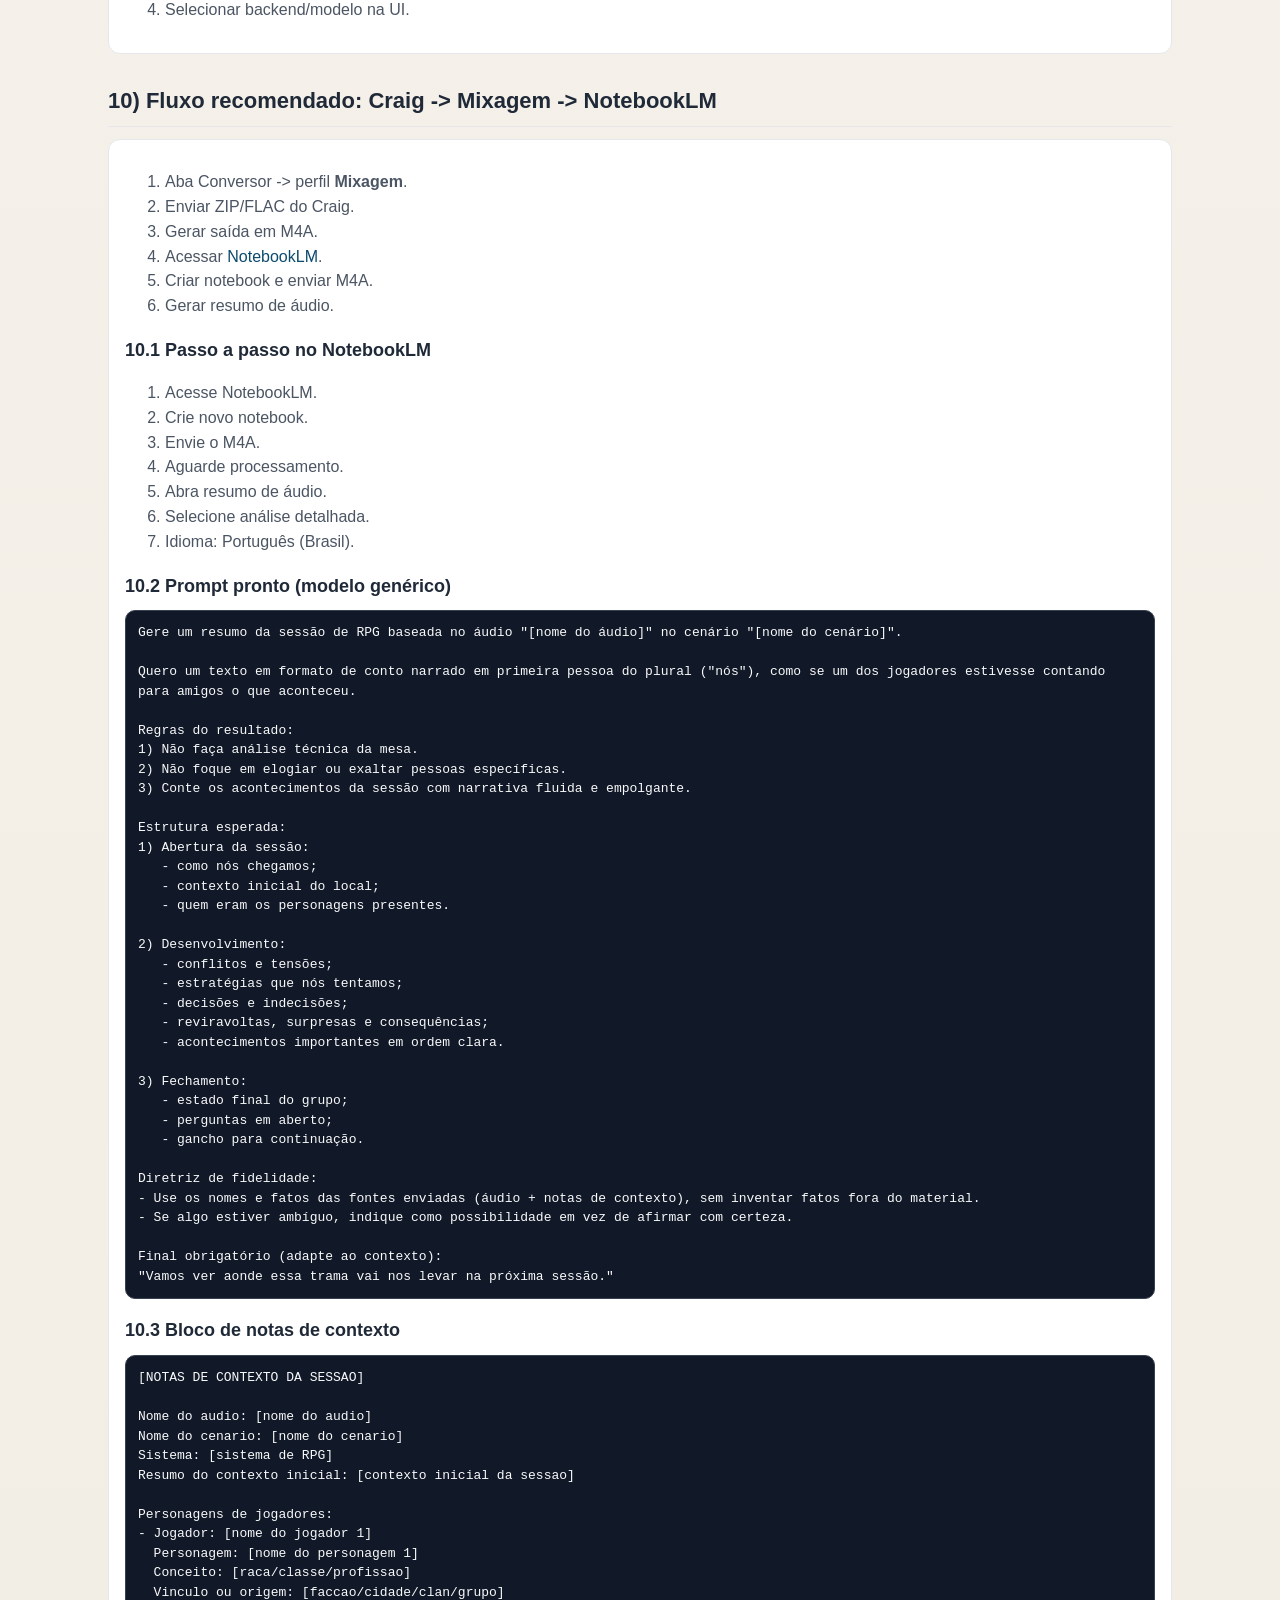
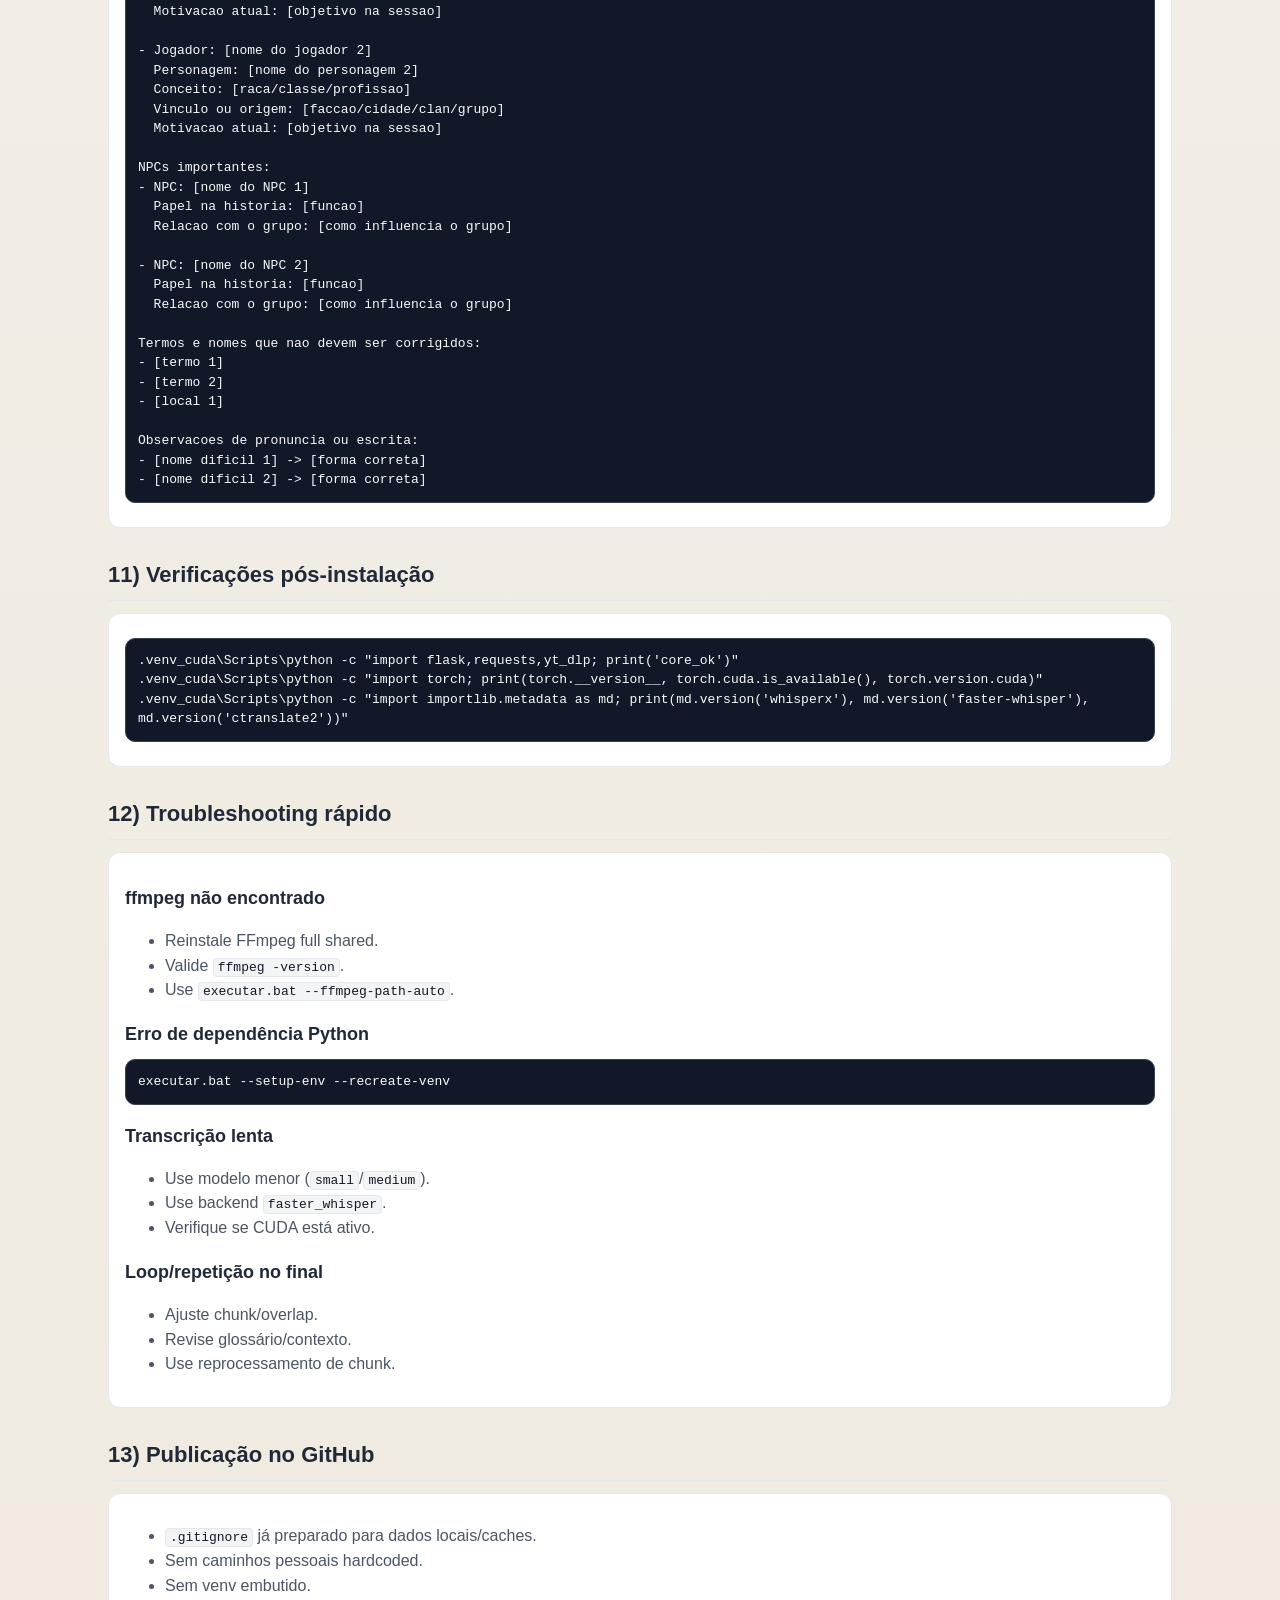
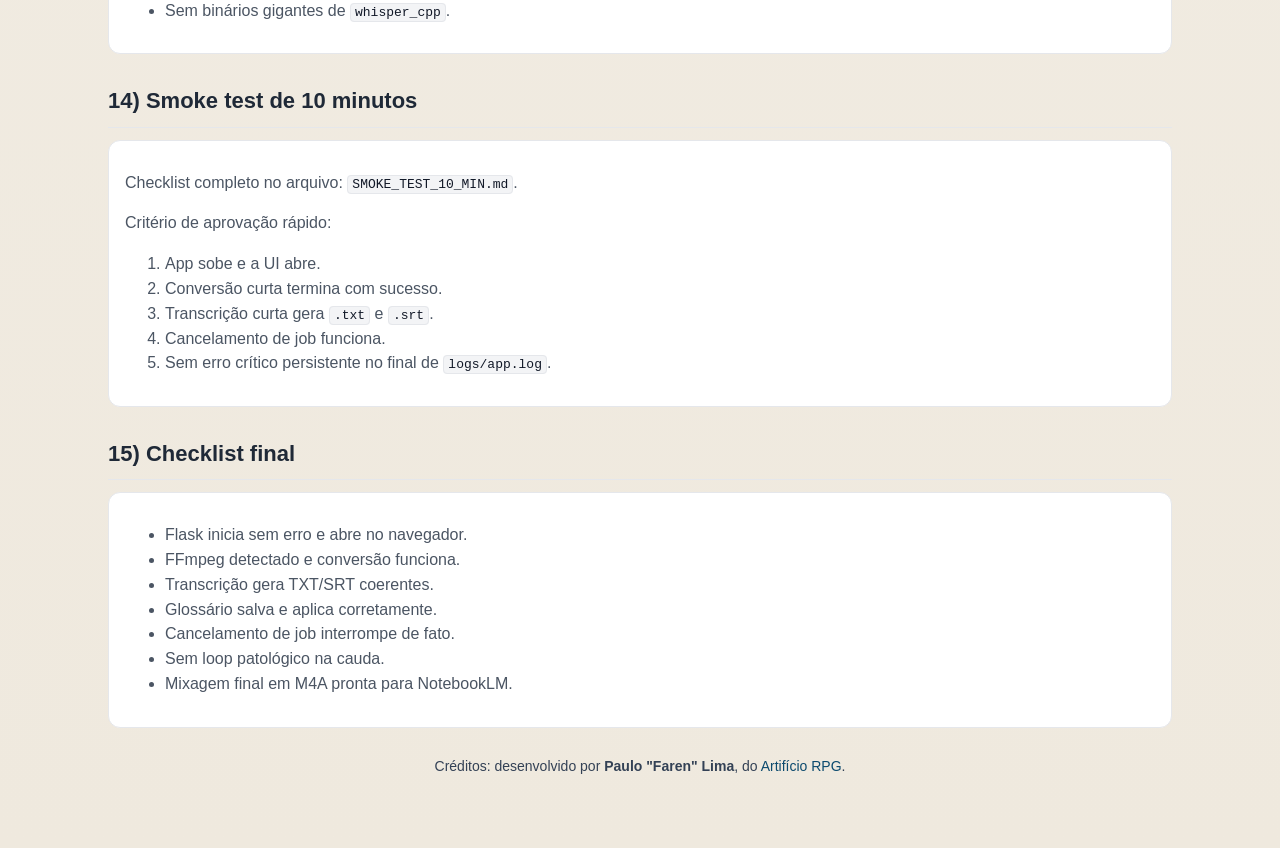
==== commit 1032eec1: "docs: adicionar guia de clone, commit, push e release zip" ====
--- a/docs/index.html
+++ b/docs/index.html
@@ -136,6 +136,7 @@
         <a href="#sec1">1) Pacote</a>
         <a href="#sec2">2) Requisitos</a>
         <a href="#sec3">3) Instalação</a>
+        <a href="#sec3b">3.1) GitHub</a>
         <a href="#sec4">4) executar.bat</a>
         <a href="#sec5">5) FFmpeg</a>
         <a href="#sec6">6) GPU/CPU</a>
@@ -198,6 +199,39 @@
         <li>Aguarde os passos de instalação/validação.</li>
         <li>Acesse <code>http://127.0.0.1:5000/</code>.</li>
       </ol>
+    </div>
+
+    <h2 id="sec3b">3.1) Fluxo GitHub (clonar, commitar e publicar)</h2>
+    <div class="card">
+      <p>Repositório oficial: <a href="https://github.com/FarenRavirar/midia-faren/" target="_blank" rel="noopener">https://github.com/FarenRavirar/midia-faren/</a></p>
+
+      <h3>Clonar o repositório</h3>
+      <pre>git clone https://github.com/FarenRavirar/midia-faren.git
+cd midia-faren</pre>
+
+      <p>Para trabalhar só no pacote de instalação:</p>
+      <pre>cd instalacao\\midia-faren</pre>
+
+      <h3>Commits e push (fluxo básico)</h3>
+      <pre>git status
+git add .
+git commit -m \"chore: atualizacao da documentacao e instalacao\"
+git push origin main</pre>
+
+      <h3>Baixar ZIP sem Git</h3>
+      <p>No GitHub: <code>Code</code> -> <code>Download ZIP</code>.</p>
+
+      <h3>Publicar ZIP em Releases (recomendado)</h3>
+      <ol>
+        <li>Criar tag e enviar:</li>
+      </ol>
+      <pre>git tag -a v1.0.0 -m \"release v1.0.0\"
+git push origin v1.0.0</pre>
+      <ol start="2">
+        <li>No GitHub: <code>Releases</code> -> <code>Draft a new release</code>, selecione a tag e anexe o ZIP do pacote.</li>
+        <li>Gerar ZIP localmente (PowerShell):</li>
+      </ol>
+      <pre>Compress-Archive -Path \".\\instalacao\\midia-faren\\*\" -DestinationPath \".\\instalacao\\midia-faren-v1.0.0.zip\" -Force</pre>
     </div>
 
     <h2 id="sec4">4) O que o executar.bat faz</h2>
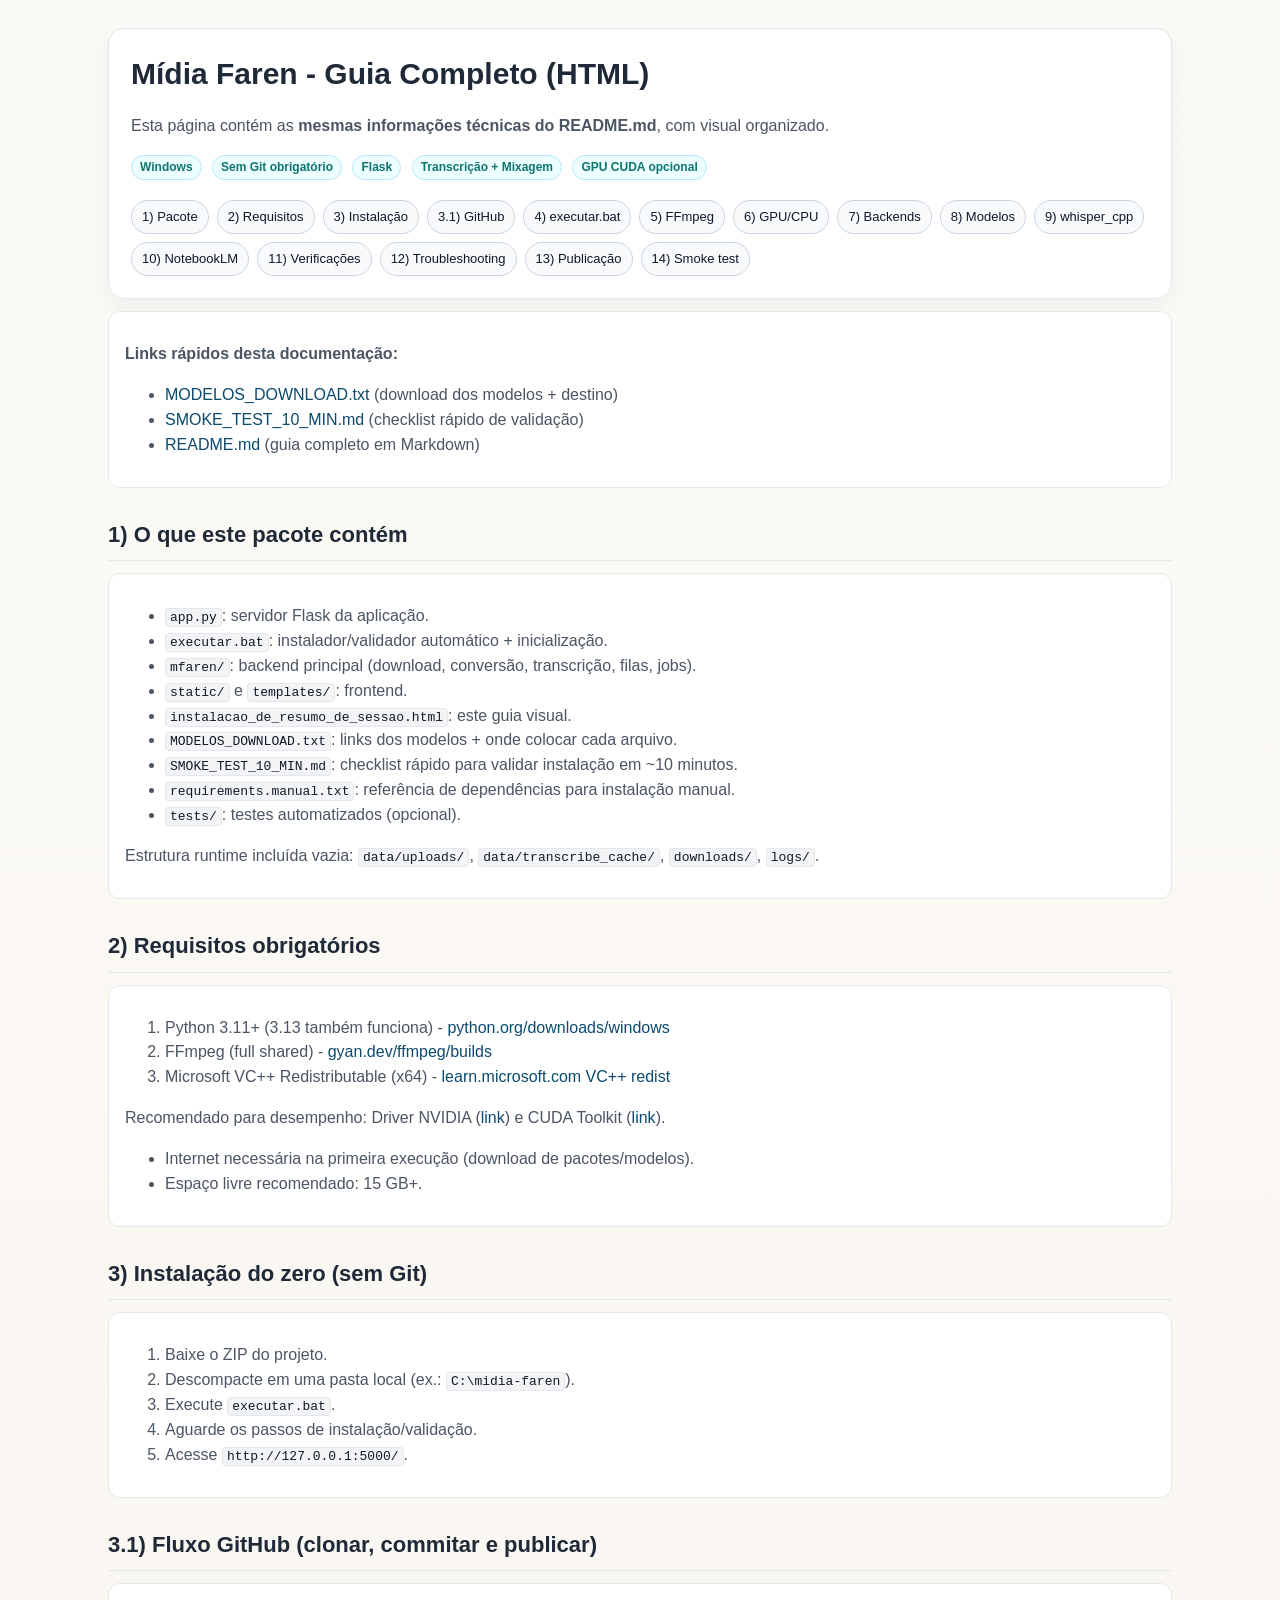
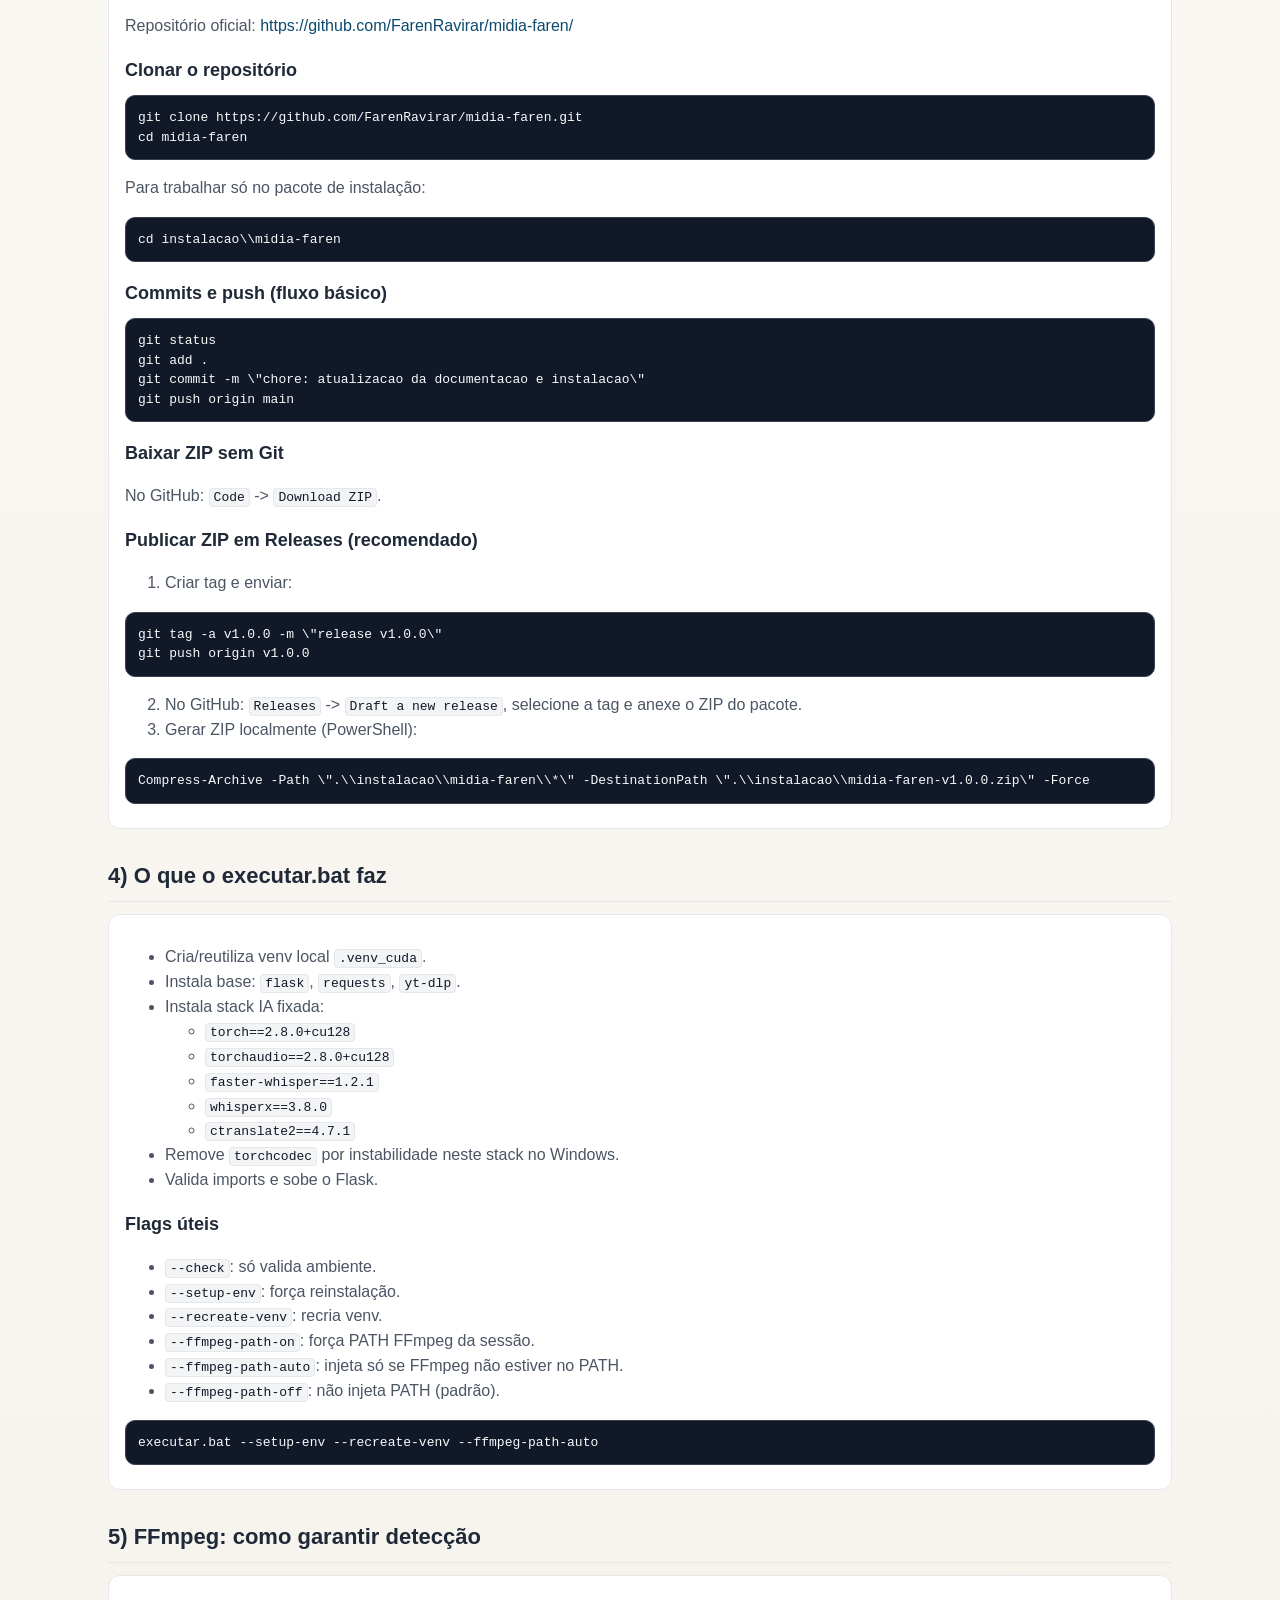
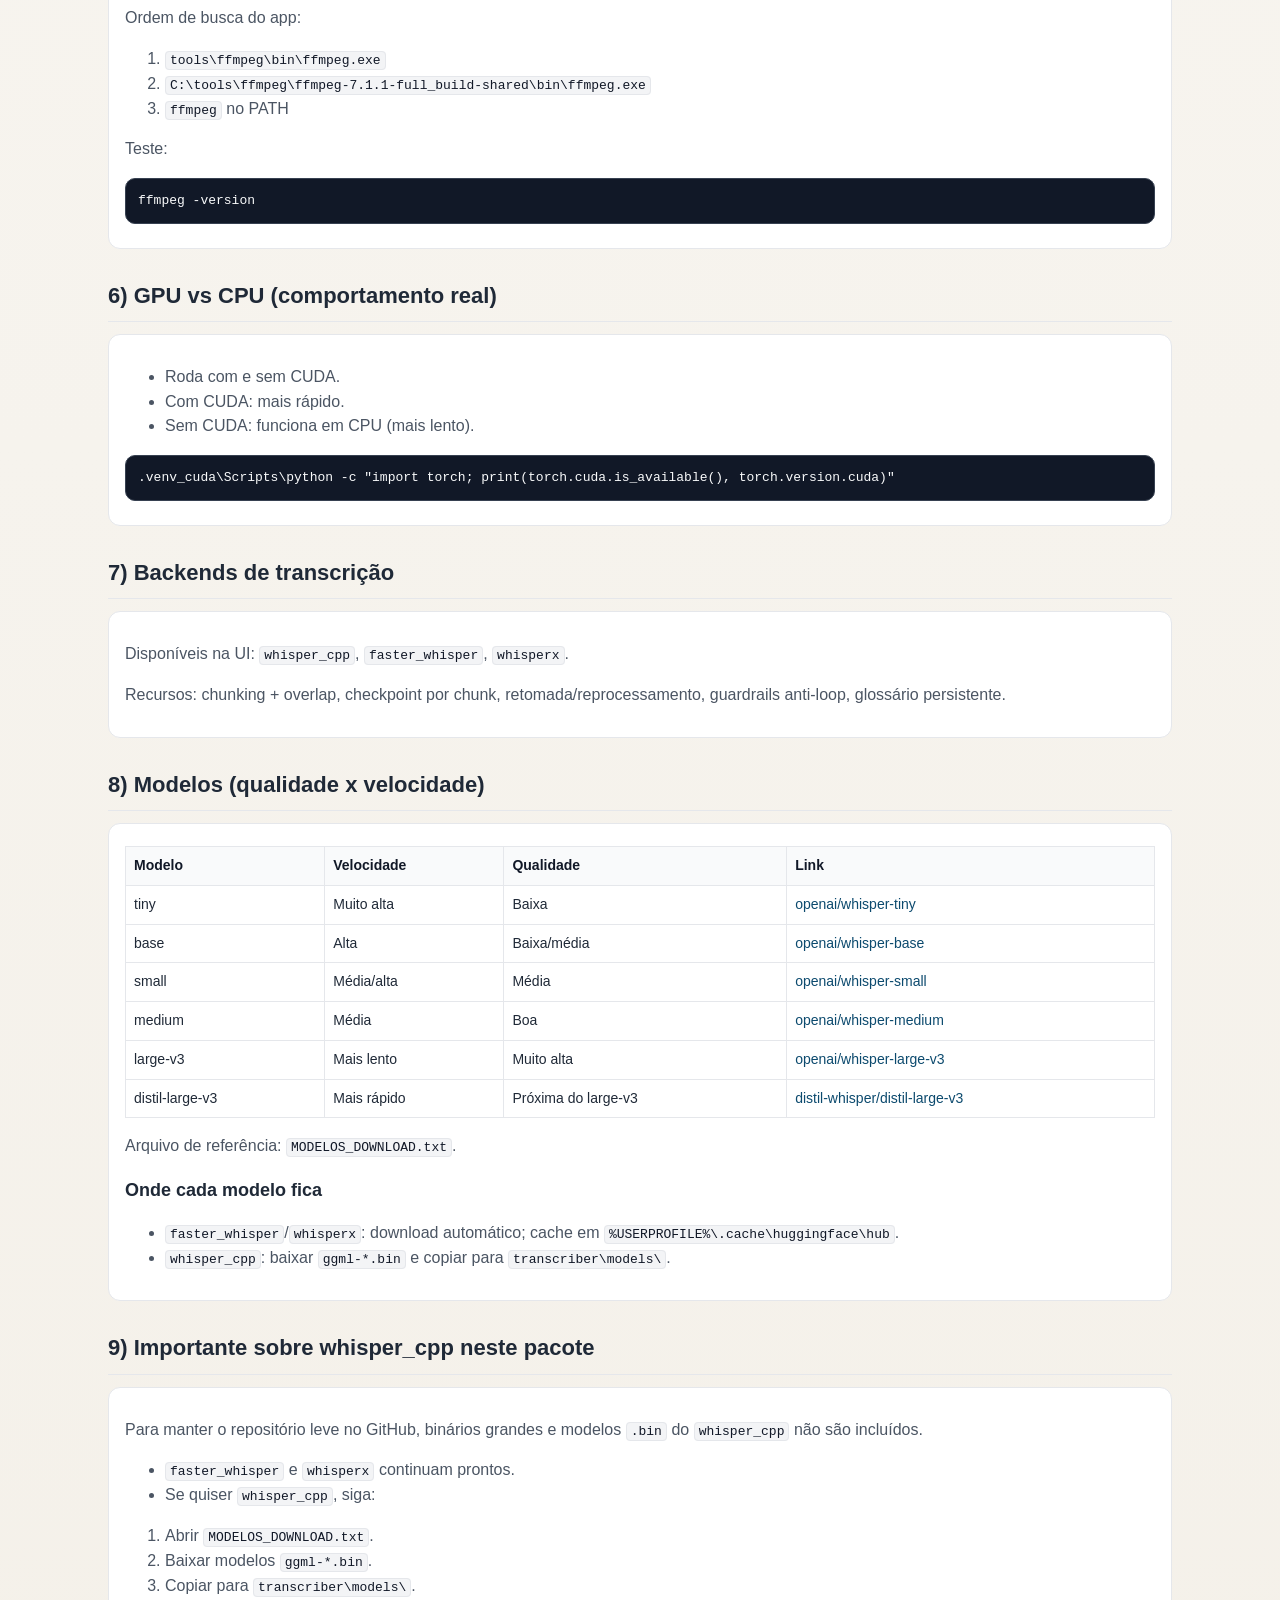
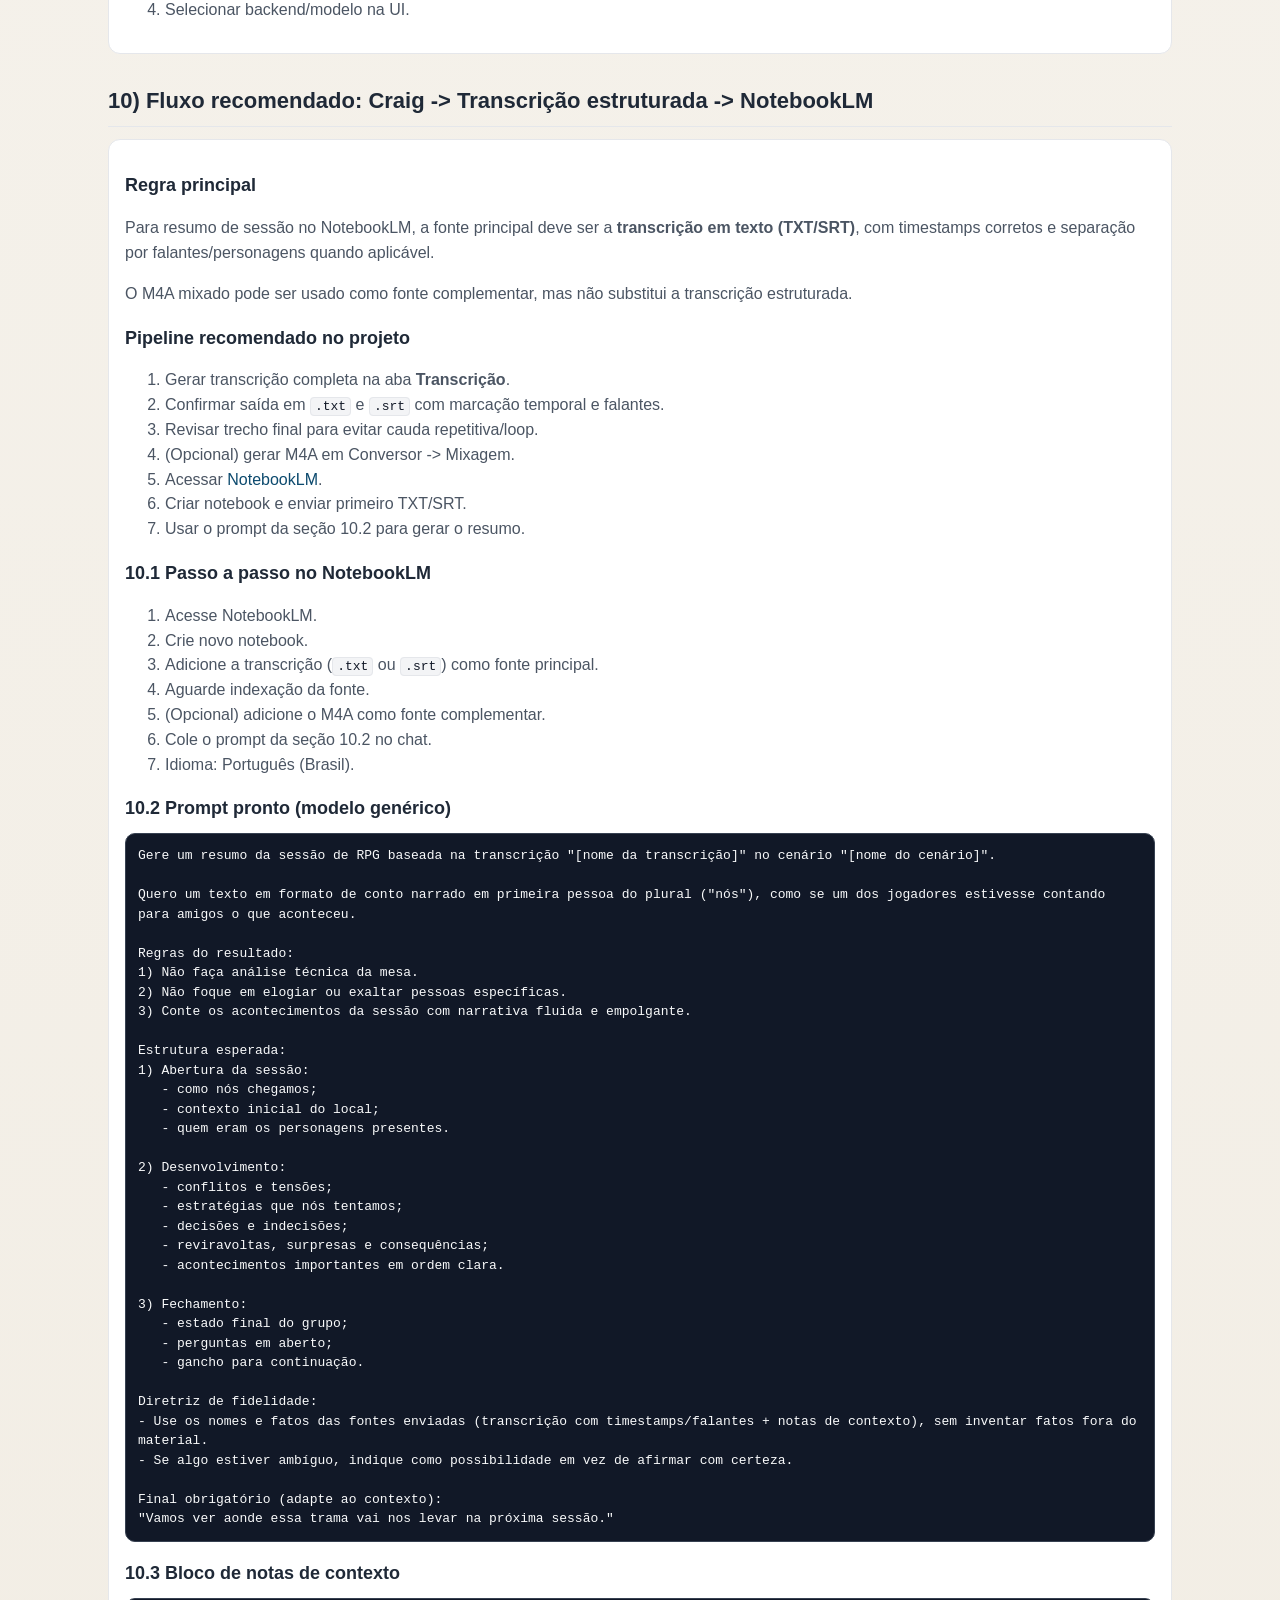
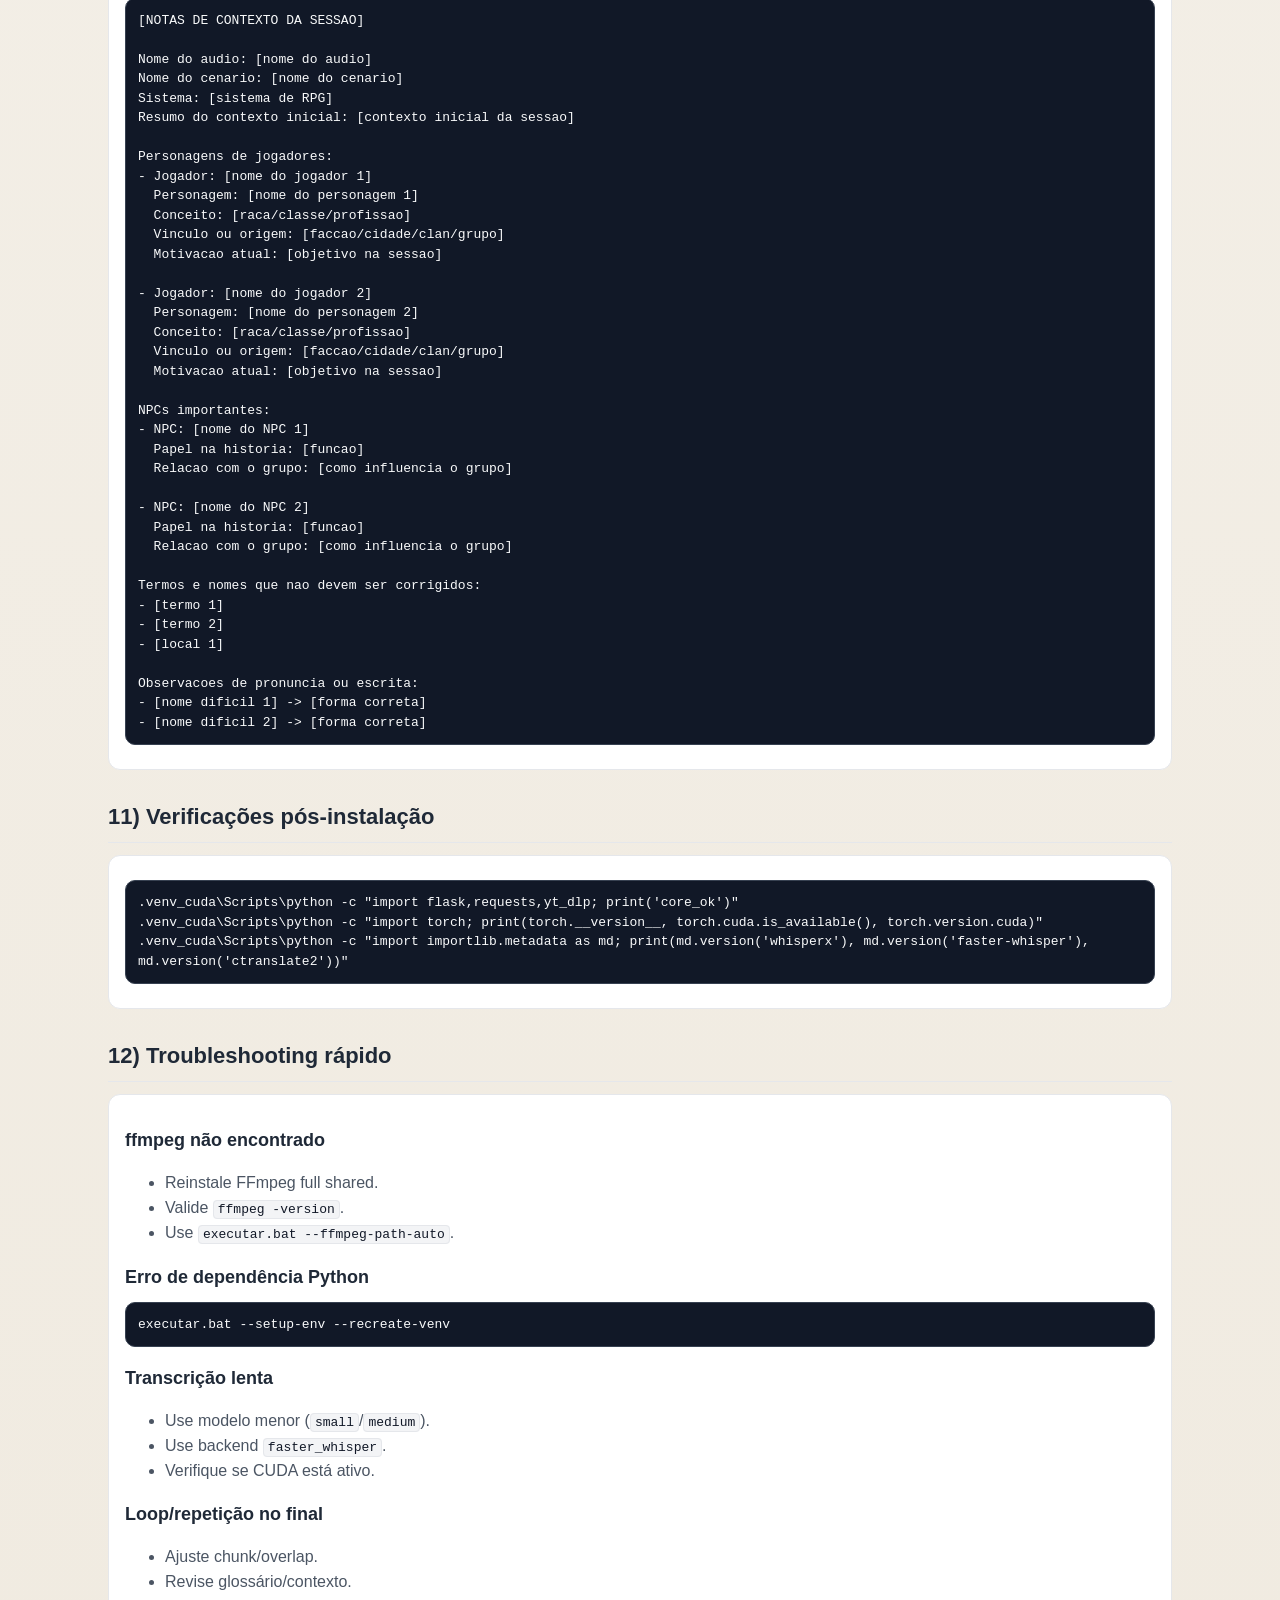
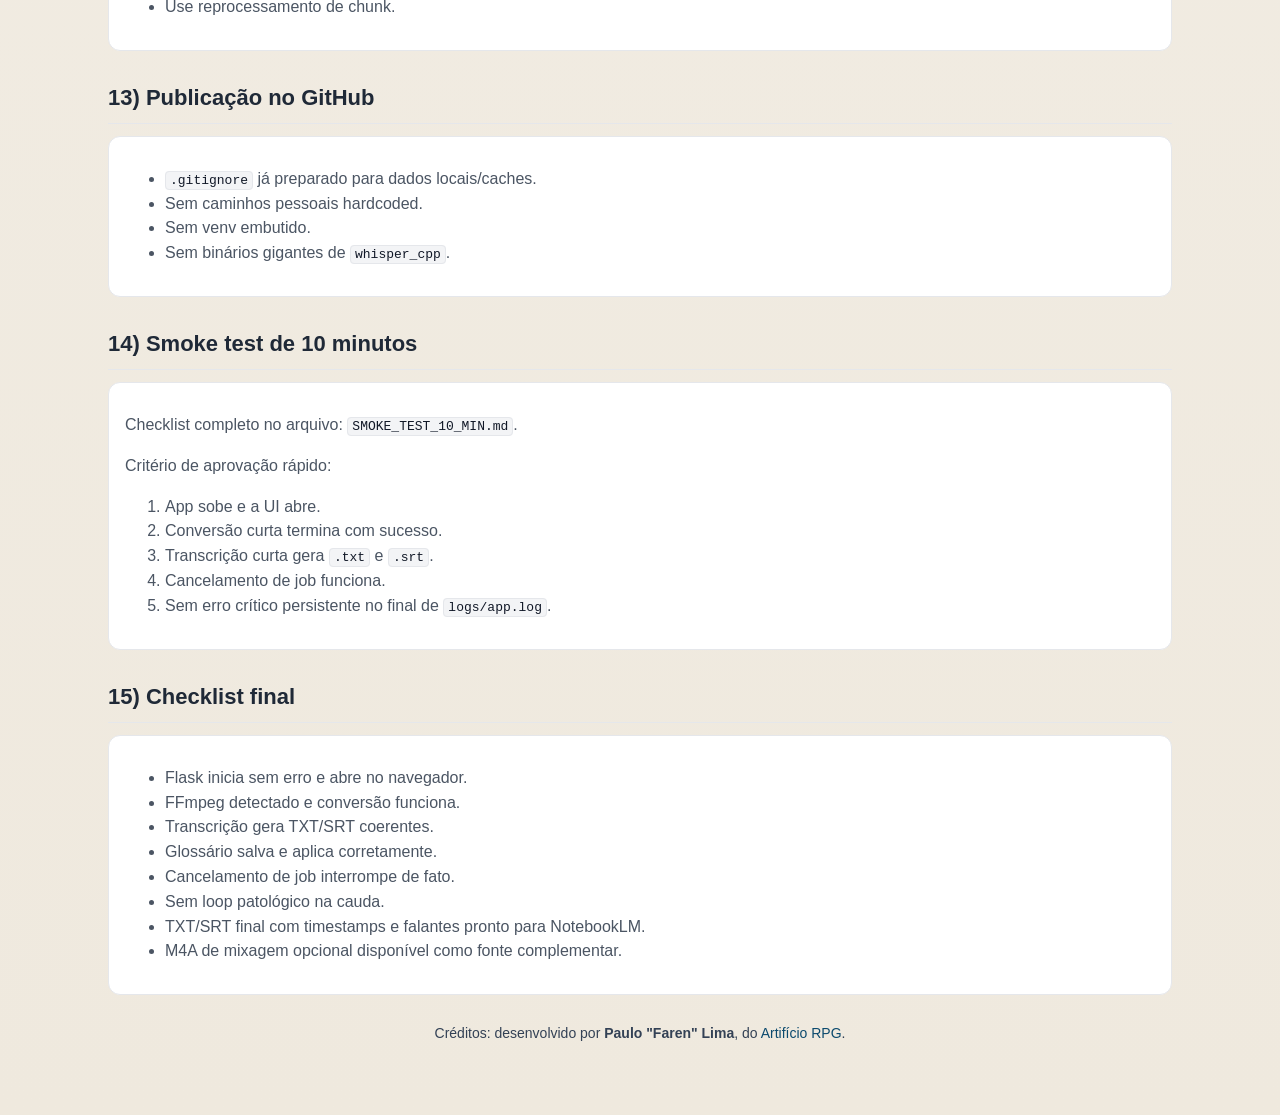
==== commit f0dda678: "docs: corrigir fluxo NotebookLM para transcricao TXT/SRT como fonte principal" ====
--- a/docs/index.html
+++ b/docs/index.html
@@ -334,29 +334,40 @@
       </ol>
     </div>
 
-    <h2 id="sec10">10) Fluxo recomendado: Craig -> Mixagem -> NotebookLM</h2>
-    <div class="card">
-      <ol>
-        <li>Aba Conversor -> perfil <strong>Mixagem</strong>.</li>
-        <li>Enviar ZIP/FLAC do Craig.</li>
-        <li>Gerar saída em M4A.</li>
+    <h2 id="sec10">10) Fluxo recomendado: Craig -> Transcrição estruturada -> NotebookLM</h2>
+    <div class="card">
+      <h3>Regra principal</h3>
+      <p>
+        Para resumo de sessão no NotebookLM, a fonte principal deve ser a <strong>transcrição em texto (TXT/SRT)</strong>,
+        com timestamps corretos e separação por falantes/personagens quando aplicável.
+      </p>
+      <p>
+        O M4A mixado pode ser usado como fonte complementar, mas não substitui a transcrição estruturada.
+      </p>
+
+      <h3>Pipeline recomendado no projeto</h3>
+      <ol>
+        <li>Gerar transcrição completa na aba <strong>Transcrição</strong>.</li>
+        <li>Confirmar saída em <code>.txt</code> e <code>.srt</code> com marcação temporal e falantes.</li>
+        <li>Revisar trecho final para evitar cauda repetitiva/loop.</li>
+        <li>(Opcional) gerar M4A em Conversor -> Mixagem.</li>
         <li>Acessar <a href="https://notebooklm.google.com/" target="_blank" rel="noopener">NotebookLM</a>.</li>
-        <li>Criar notebook e enviar M4A.</li>
-        <li>Gerar resumo de áudio.</li>
+        <li>Criar notebook e enviar primeiro TXT/SRT.</li>
+        <li>Usar o prompt da seção 10.2 para gerar o resumo.</li>
       </ol>
       <h3>10.1 Passo a passo no NotebookLM</h3>
       <ol>
         <li>Acesse NotebookLM.</li>
         <li>Crie novo notebook.</li>
-        <li>Envie o M4A.</li>
-        <li>Aguarde processamento.</li>
-        <li>Abra resumo de áudio.</li>
-        <li>Selecione análise detalhada.</li>
+        <li>Adicione a transcrição (<code>.txt</code> ou <code>.srt</code>) como fonte principal.</li>
+        <li>Aguarde indexação da fonte.</li>
+        <li>(Opcional) adicione o M4A como fonte complementar.</li>
+        <li>Cole o prompt da seção 10.2 no chat.</li>
         <li>Idioma: Português (Brasil).</li>
       </ol>
 
       <h3>10.2 Prompt pronto (modelo genérico)</h3>
-      <pre>Gere um resumo da sessão de RPG baseada no áudio "[nome do áudio]" no cenário "[nome do cenário]".
+      <pre>Gere um resumo da sessão de RPG baseada na transcrição "[nome da transcrição]" no cenário "[nome do cenário]".
 
 Quero um texto em formato de conto narrado em primeira pessoa do plural ("nós"), como se um dos jogadores estivesse contando para amigos o que aconteceu.
 
@@ -384,7 +395,7 @@
    - gancho para continuação.
 
 Diretriz de fidelidade:
-- Use os nomes e fatos das fontes enviadas (áudio + notas de contexto), sem inventar fatos fora do material.
+- Use os nomes e fatos das fontes enviadas (transcrição com timestamps/falantes + notas de contexto), sem inventar fatos fora do material.
 - Se algo estiver ambíguo, indique como possibilidade em vez de afirmar com certeza.
 
 Final obrigatório (adapte ao contexto):
@@ -496,7 +507,8 @@
         <li>Glossário salva e aplica corretamente.</li>
         <li>Cancelamento de job interrompe de fato.</li>
         <li>Sem loop patológico na cauda.</li>
-        <li>Mixagem final em M4A pronta para NotebookLM.</li>
+        <li>TXT/SRT final com timestamps e falantes pronto para NotebookLM.</li>
+        <li>M4A de mixagem opcional disponível como fonte complementar.</li>
       </ul>
     </div>
 
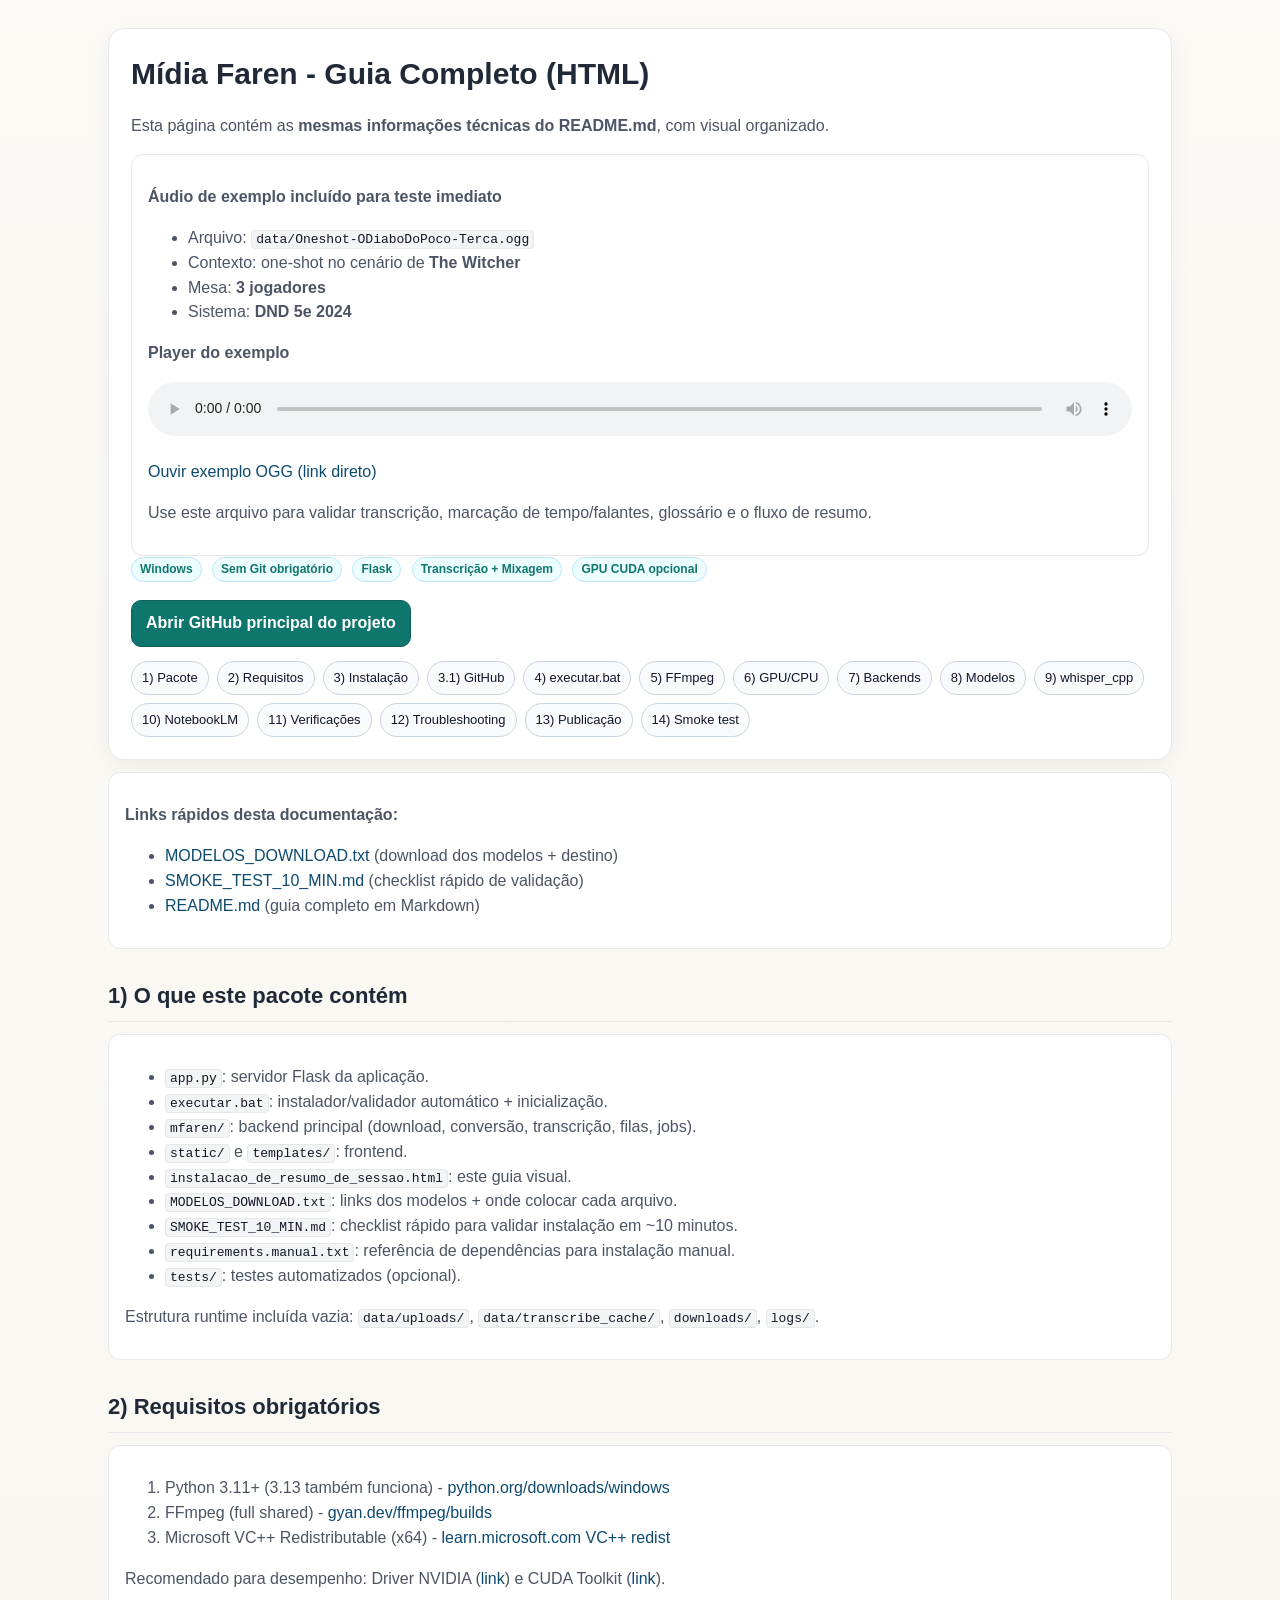
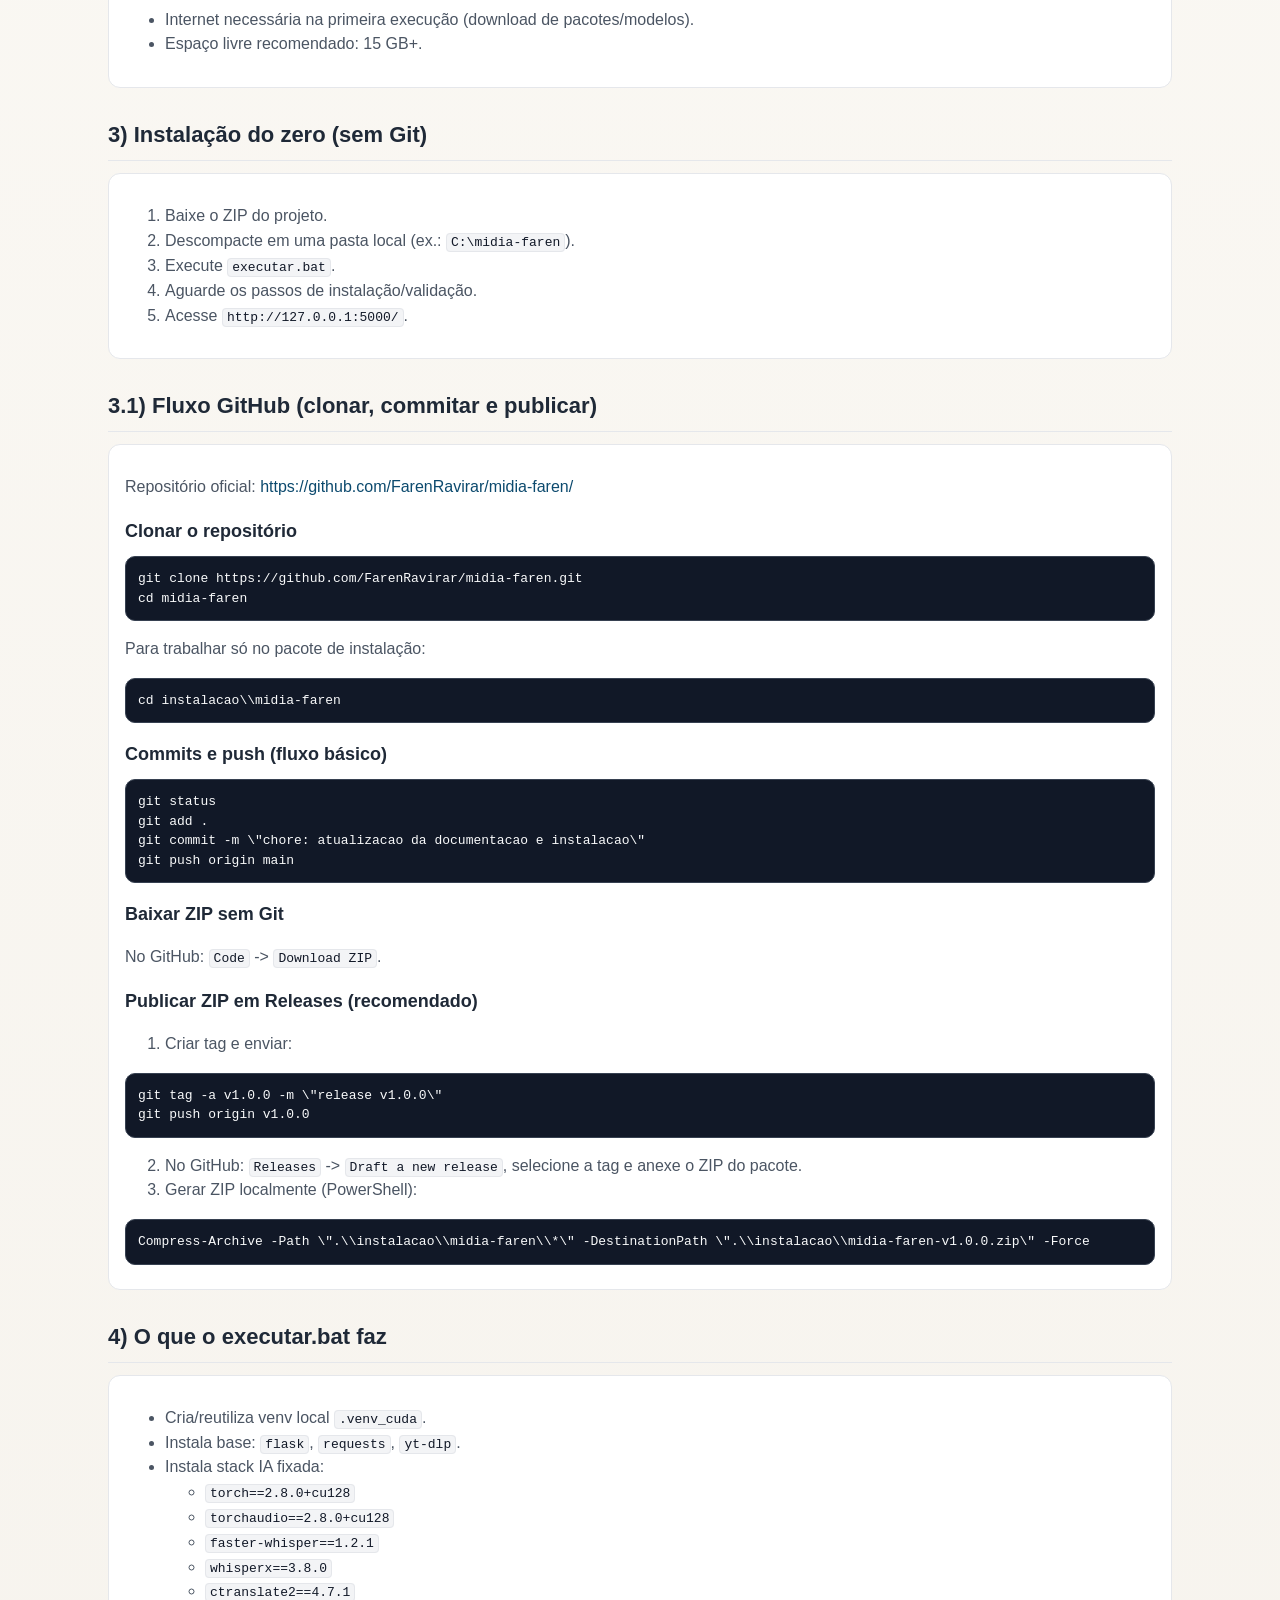
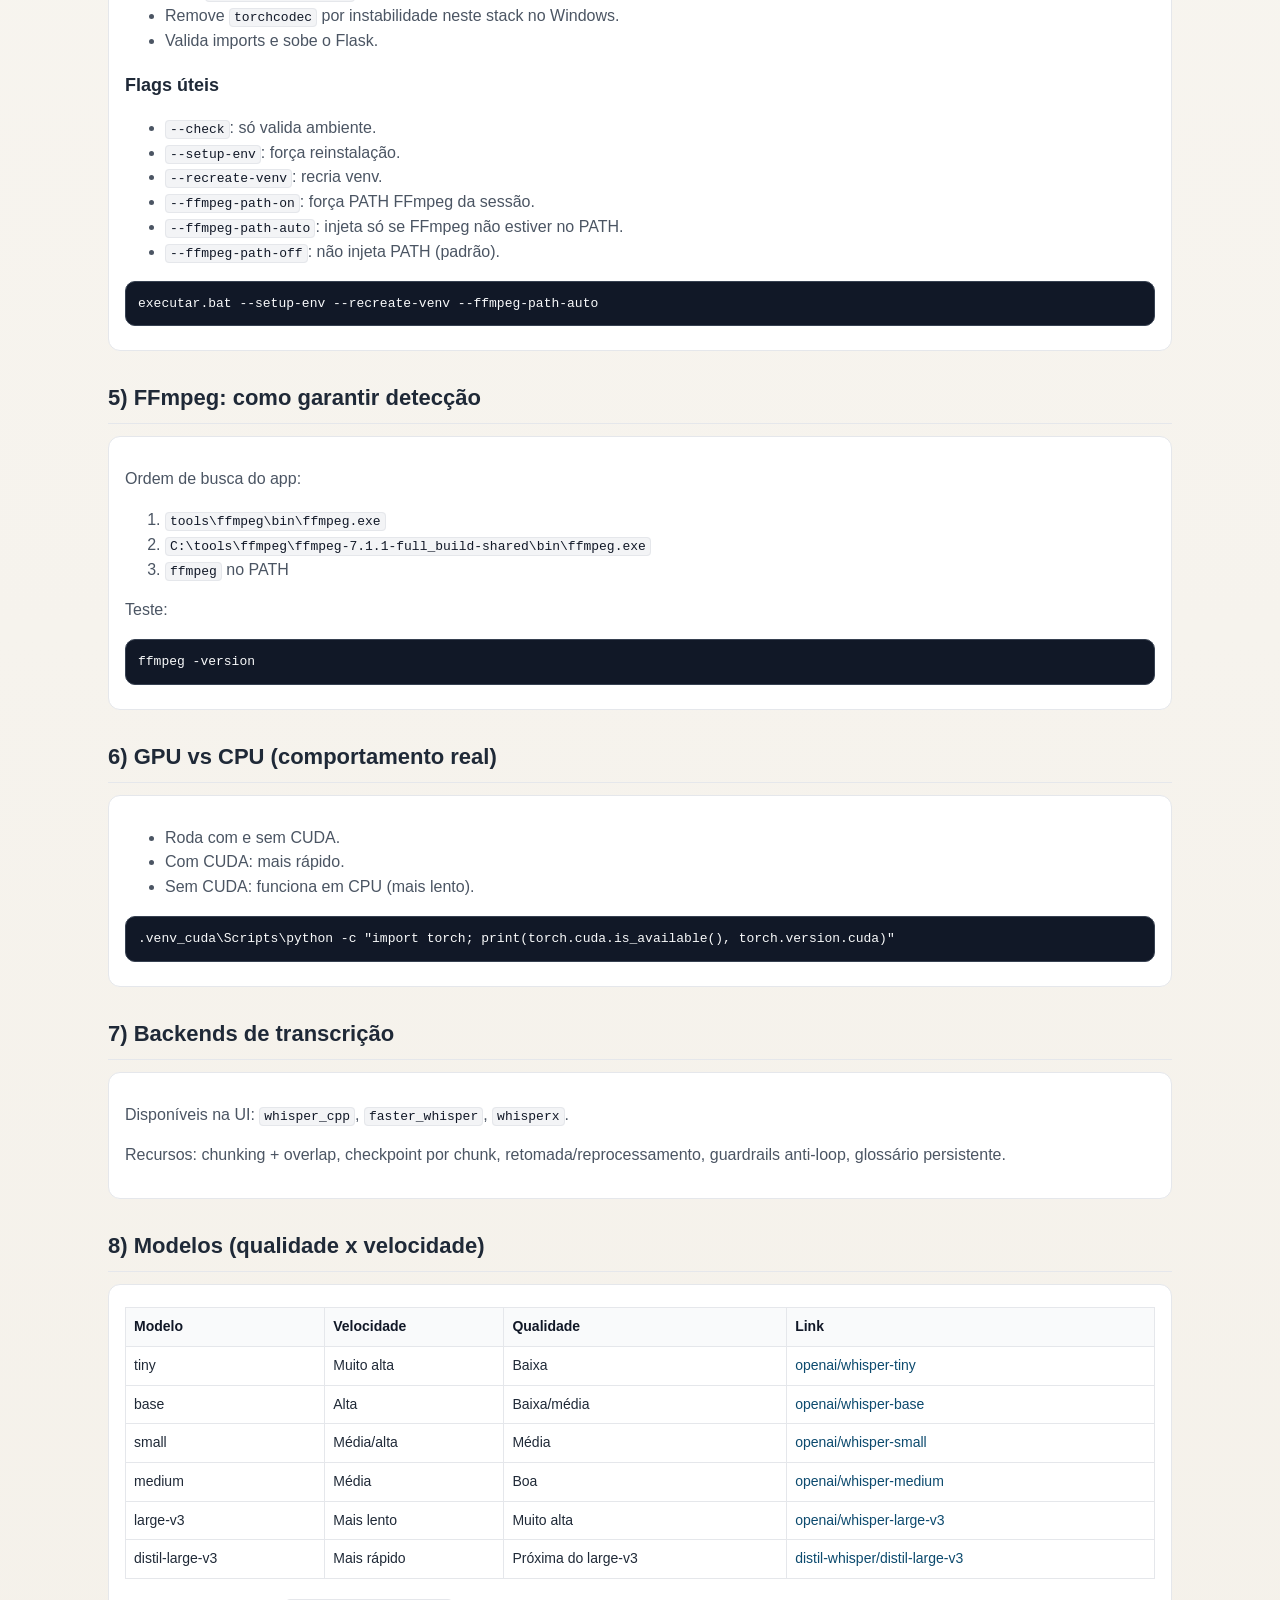
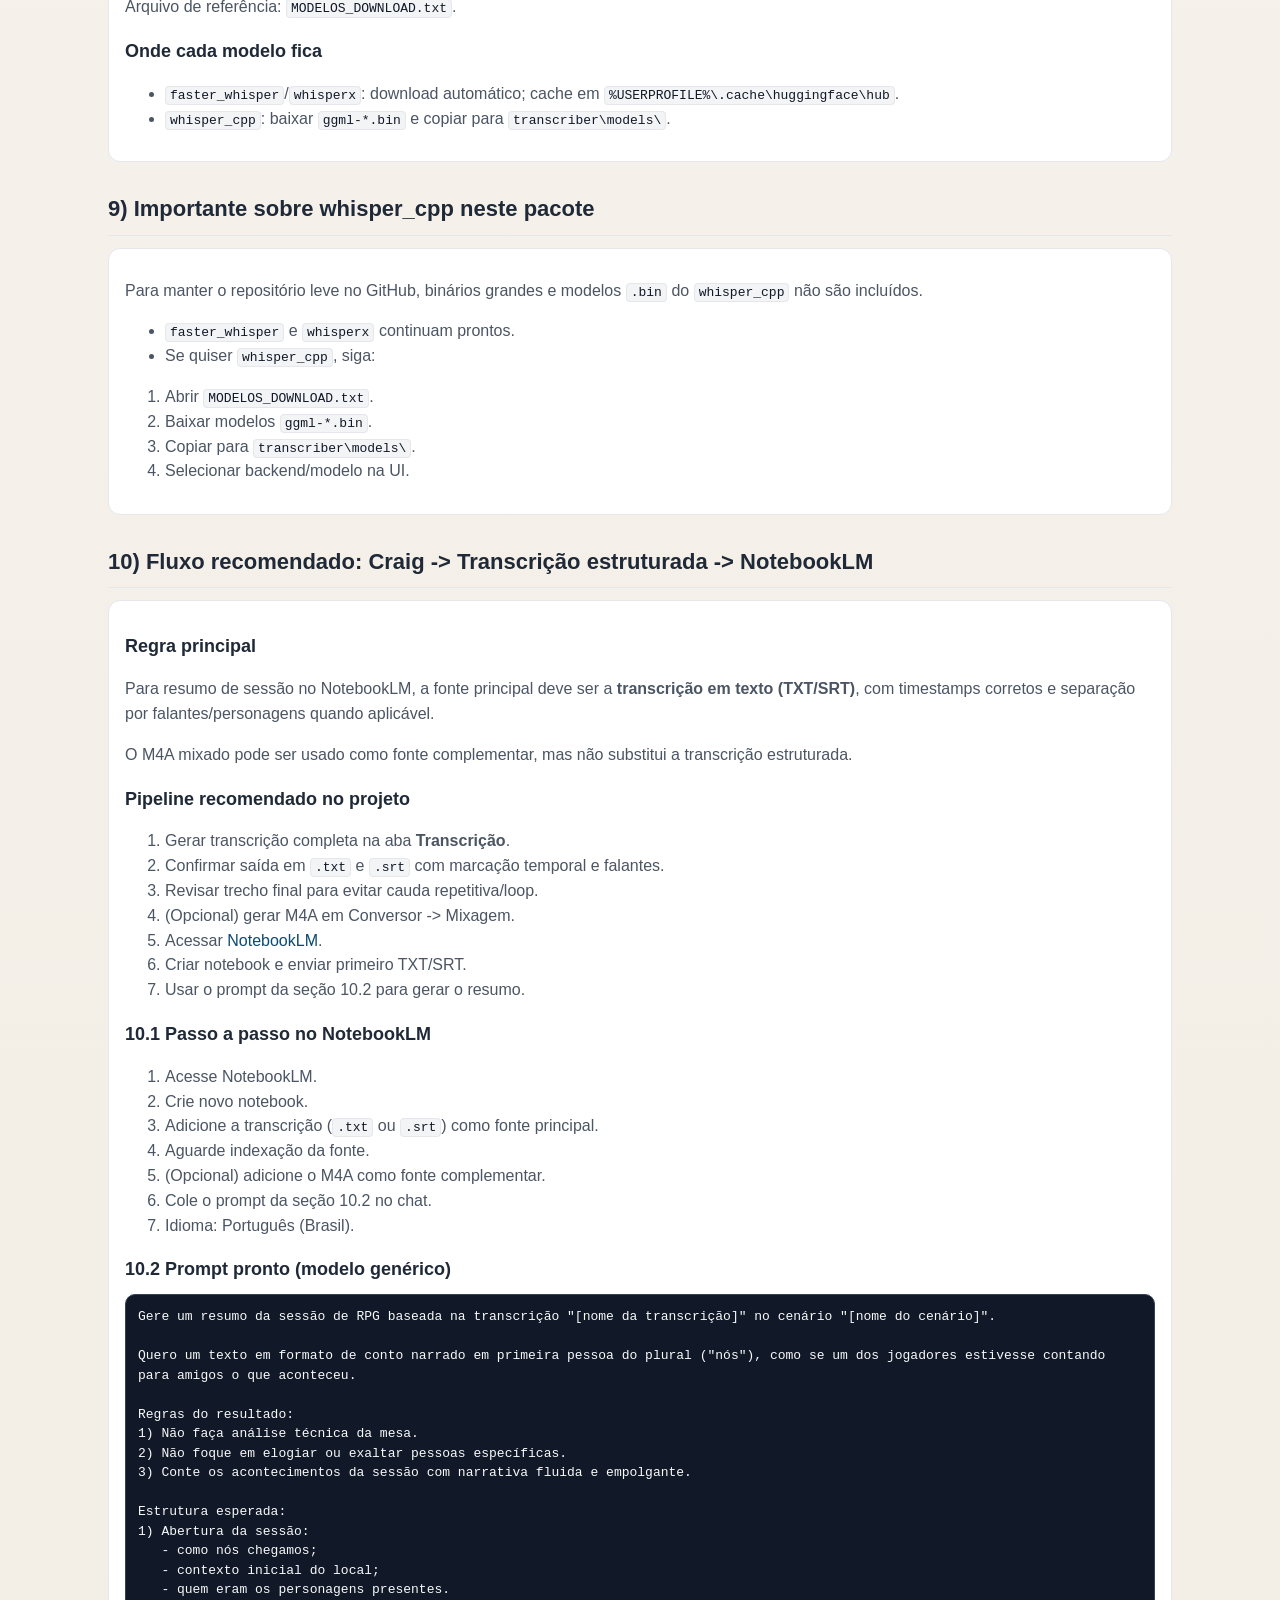
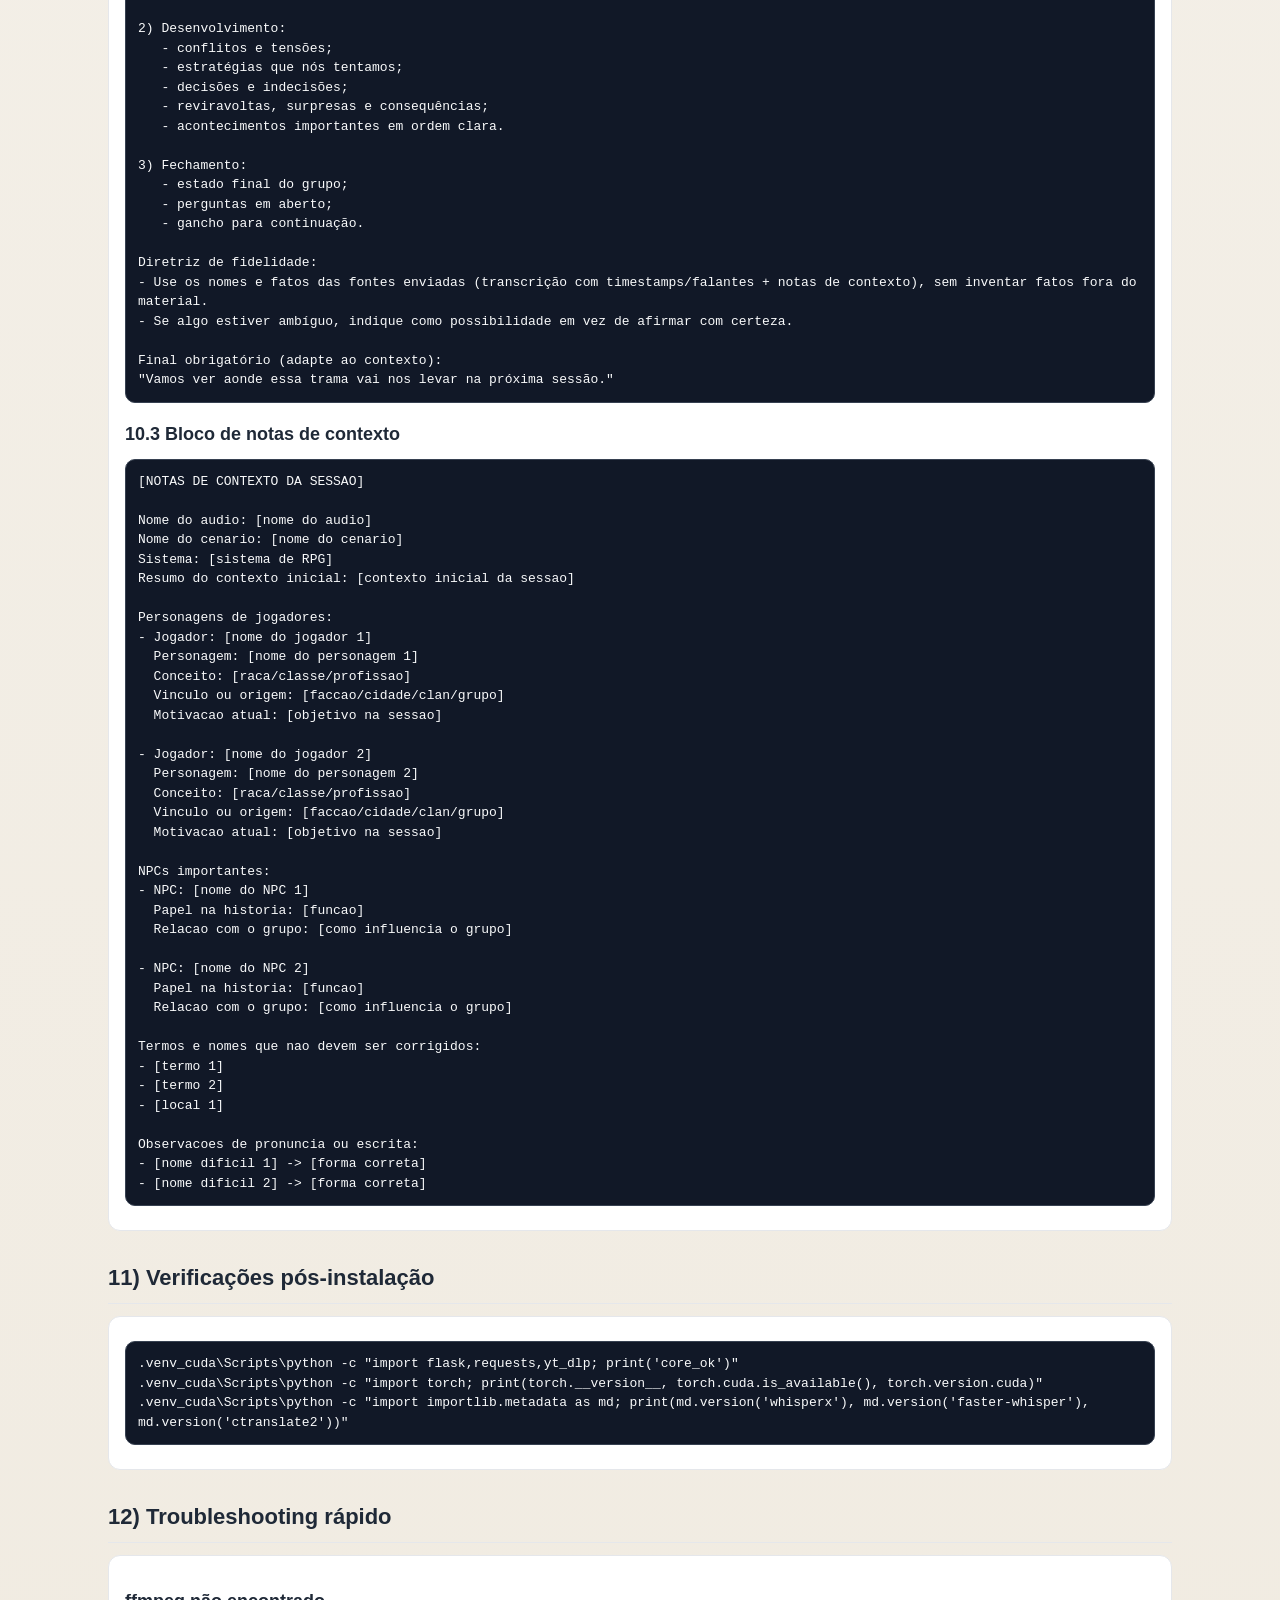
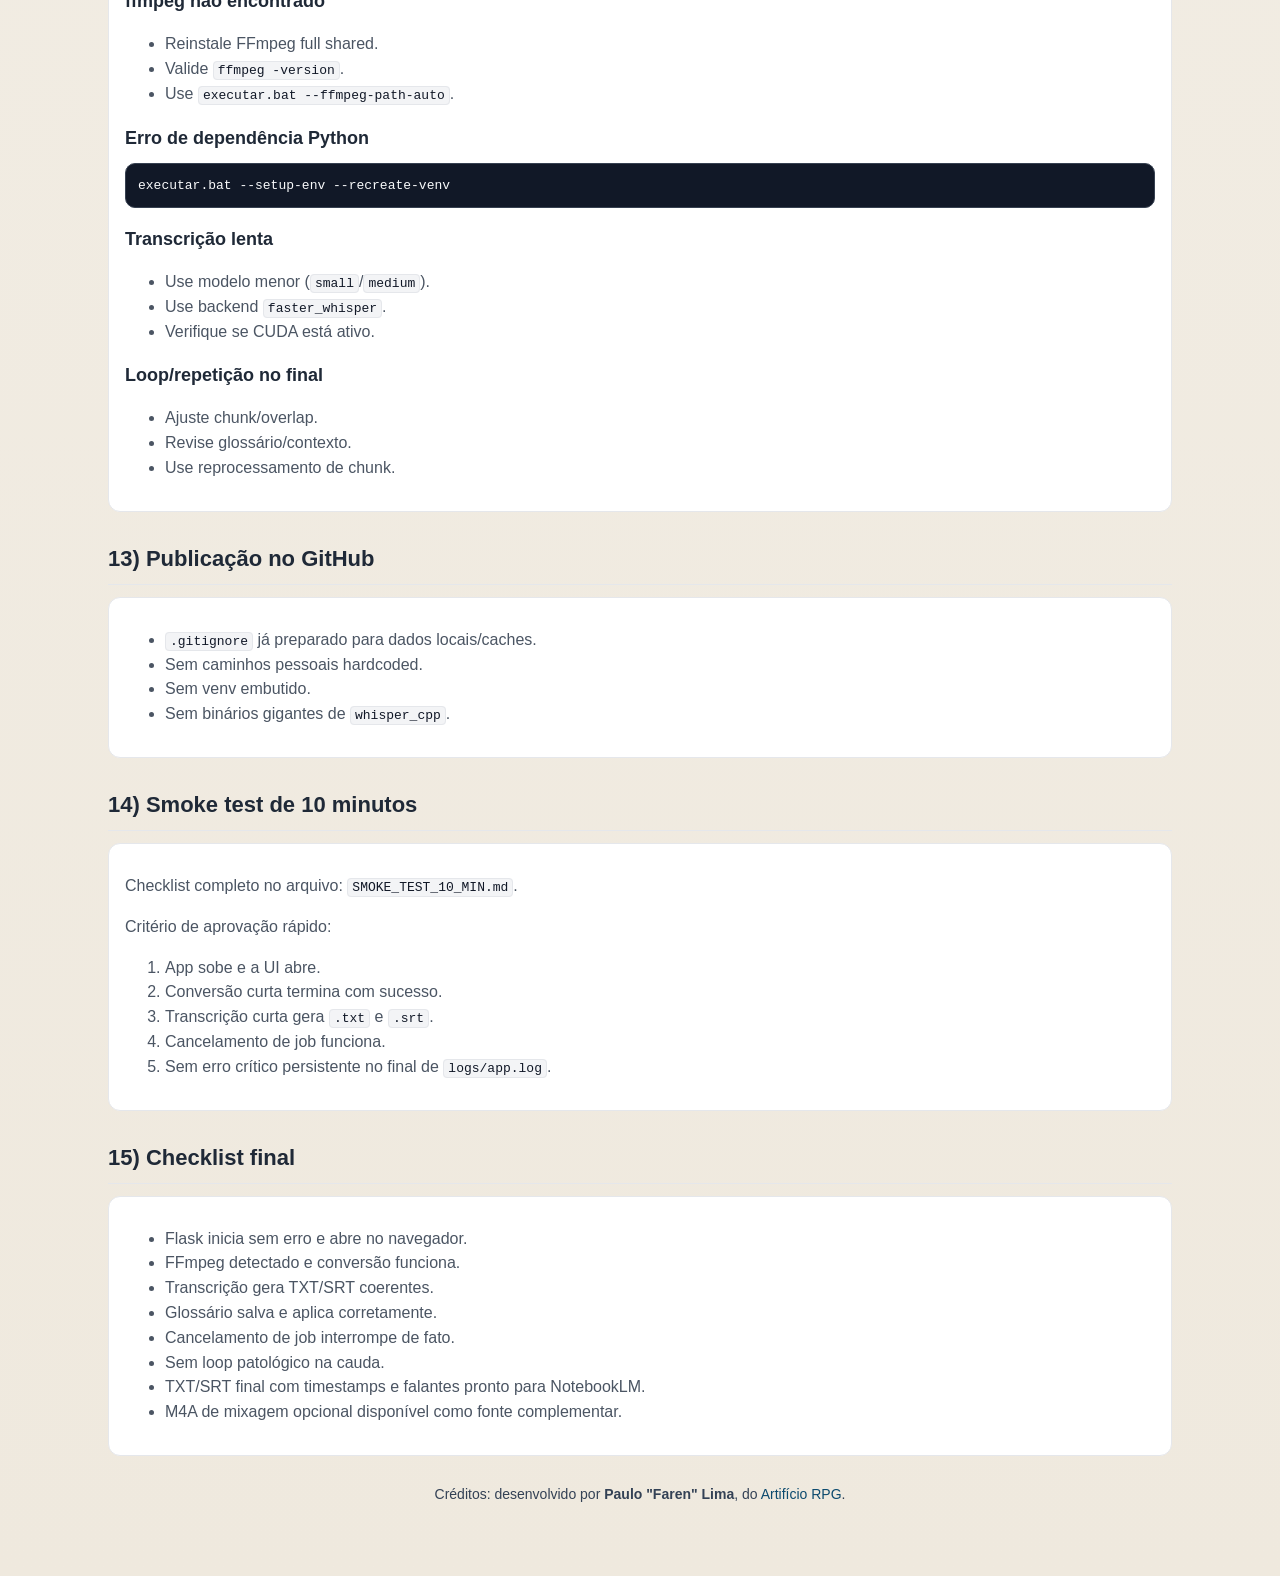
==== commit 7dbea30c: "docs: publicar audio exemplo no pages e destacar link do github" ====
--- a/docs/index.html
+++ b/docs/index.html
@@ -76,6 +76,26 @@
       text-decoration: none;
     }
     .nav a:hover { background: #eef2ff; }
+    .cta-row {
+      margin-top: 12px;
+      display: flex;
+      flex-wrap: wrap;
+      gap: 10px;
+    }
+    .btn-cta {
+      display: inline-block;
+      padding: 10px 14px;
+      border-radius: 10px;
+      border: 1px solid #0b5f59;
+      background: #0f766e;
+      color: #ffffff !important;
+      font-weight: 700;
+      text-decoration: none;
+    }
+    .btn-cta:hover {
+      background: #0c655e;
+      text-decoration: none;
+    }
     table {
       width: 100%;
       border-collapse: collapse;
@@ -125,12 +145,31 @@
       <p>
         Esta página contém as <strong>mesmas informações técnicas do README.md</strong>, com visual organizado.
       </p>
+      <div class="card">
+        <p><strong>Áudio de exemplo incluído para teste imediato</strong></p>
+        <ul>
+          <li>Arquivo: <code>data/Oneshot-ODiaboDoPoco-Terca.ogg</code></li>
+          <li>Contexto: one-shot no cenário de <strong>The Witcher</strong></li>
+          <li>Mesa: <strong>3 jogadores</strong></li>
+          <li>Sistema: <strong>DND 5e 2024</strong></li>
+        </ul>
+        <p><strong>Player do exemplo</strong></p>
+        <audio controls preload="metadata" style="width:100%;">
+          <source src="data/Oneshot-ODiaboDoPoco-Terca.ogg" type="audio/ogg" />
+          Seu navegador não suportou o player.
+        </audio>
+        <p><a href="data/Oneshot-ODiaboDoPoco-Terca.ogg">Ouvir exemplo OGG (link direto)</a></p>
+        <p>Use este arquivo para validar transcrição, marcação de tempo/falantes, glossário e o fluxo de resumo.</p>
+      </div>
       <div>
         <span class="tag">Windows</span>
         <span class="tag">Sem Git obrigatório</span>
         <span class="tag">Flask</span>
         <span class="tag">Transcrição + Mixagem</span>
         <span class="tag">GPU CUDA opcional</span>
+      </div>
+      <div class="cta-row">
+        <a class="btn-cta" href="https://github.com/FarenRavirar/midia-faren/" target="_blank" rel="noopener">Abrir GitHub principal do projeto</a>
       </div>
       <nav class="nav" aria-label="Navegação rápida">
         <a href="#sec1">1) Pacote</a>
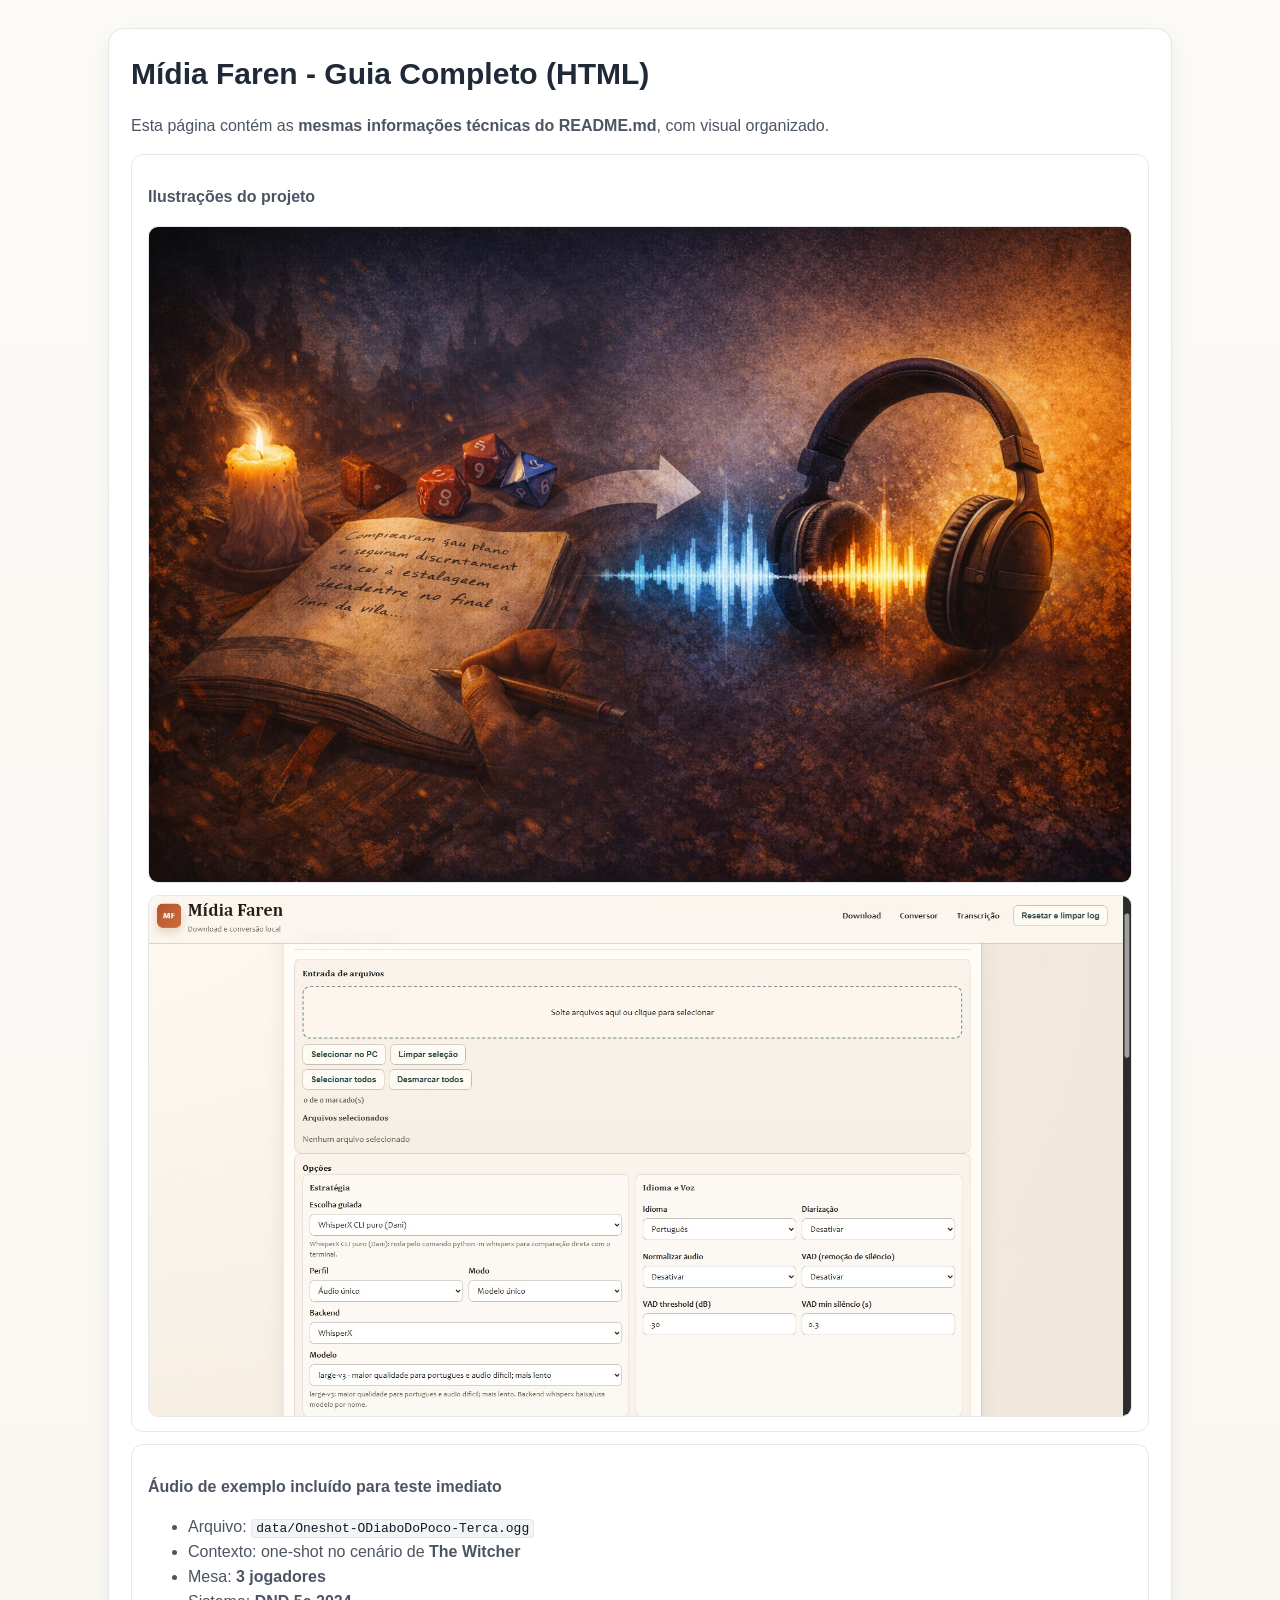
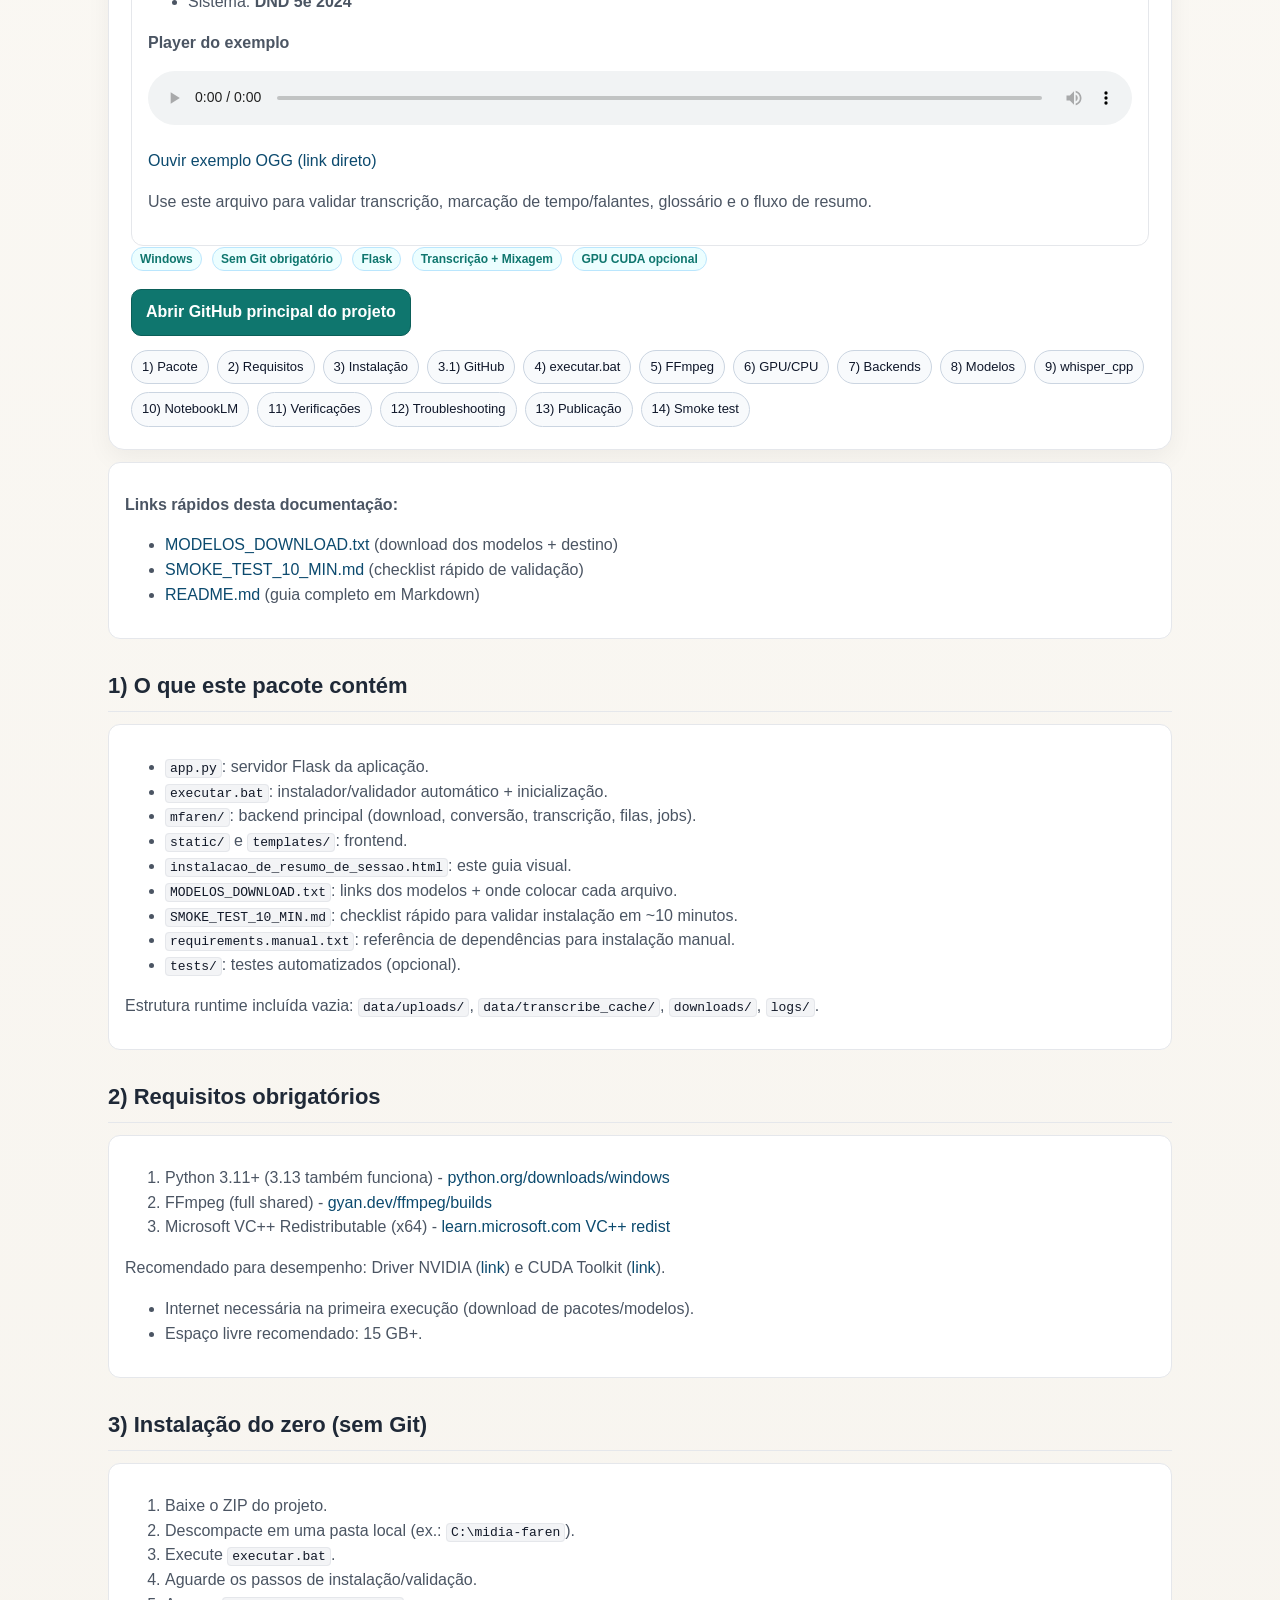
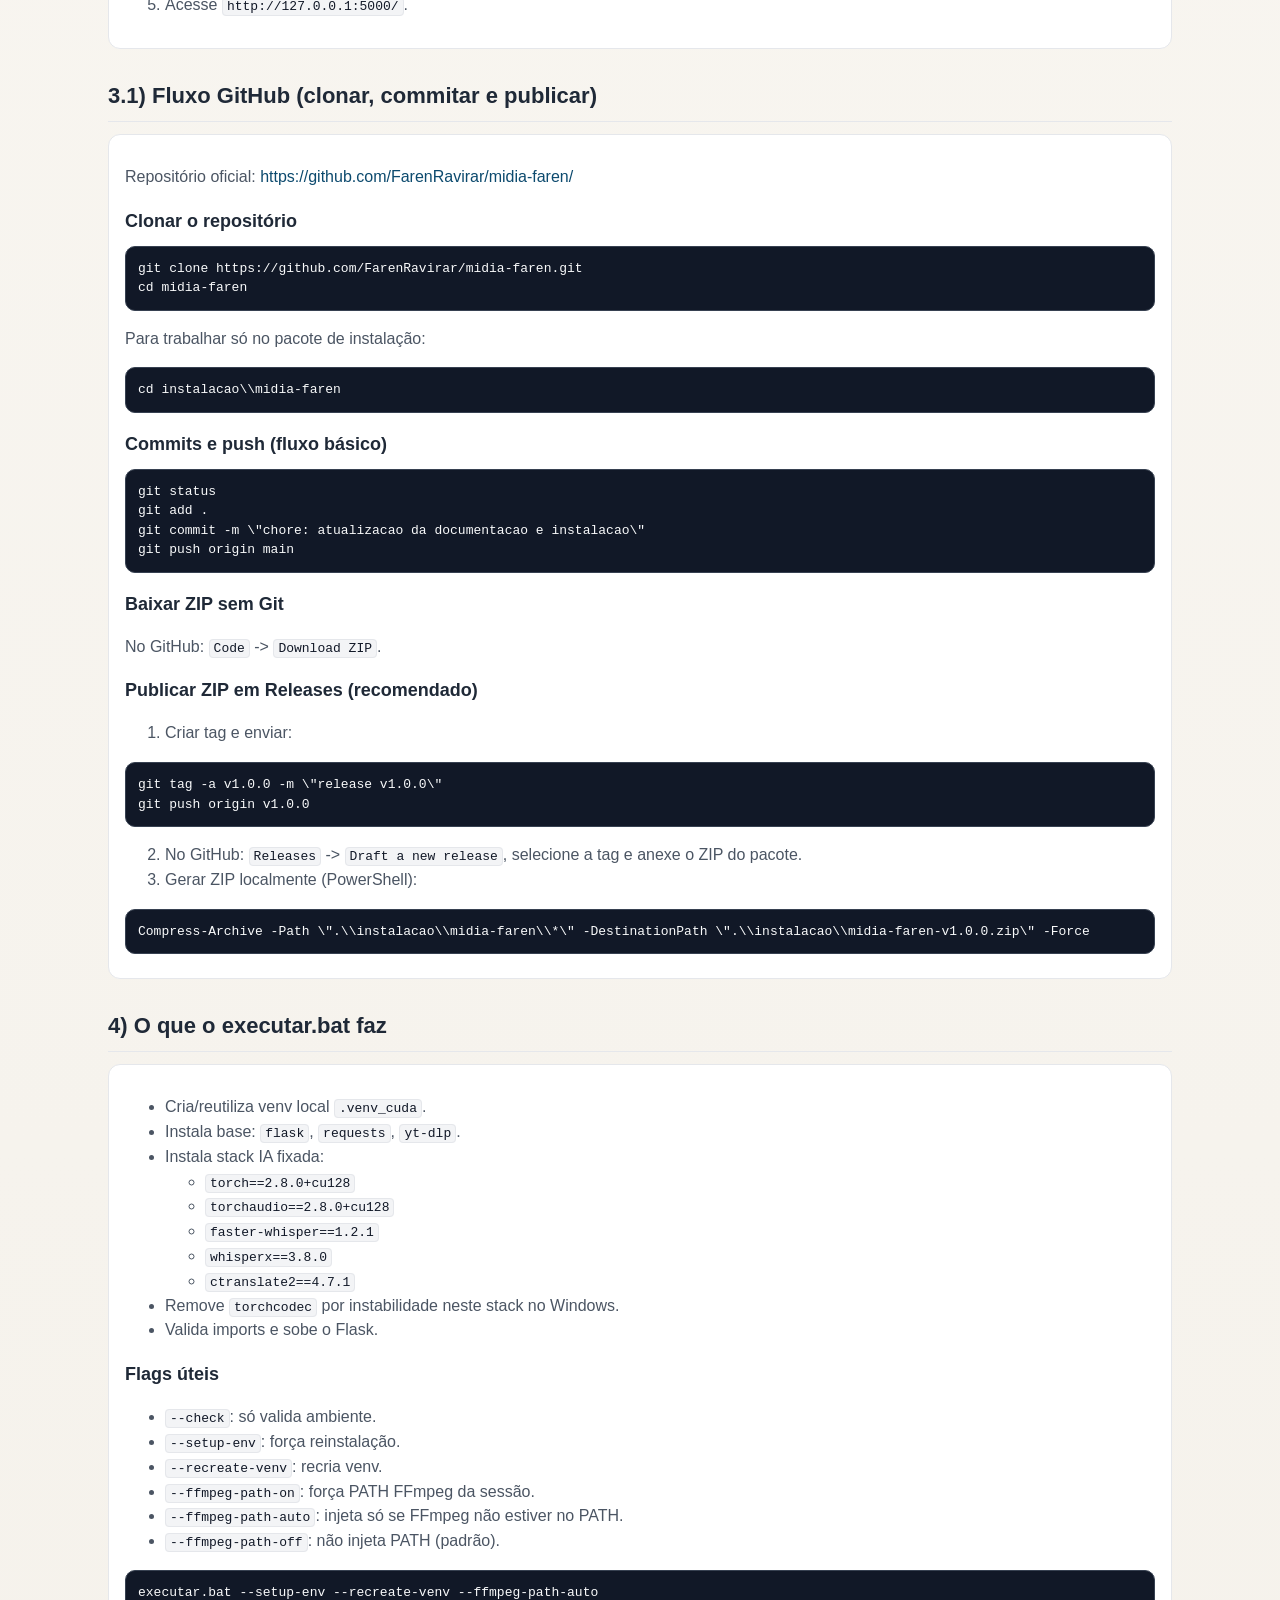
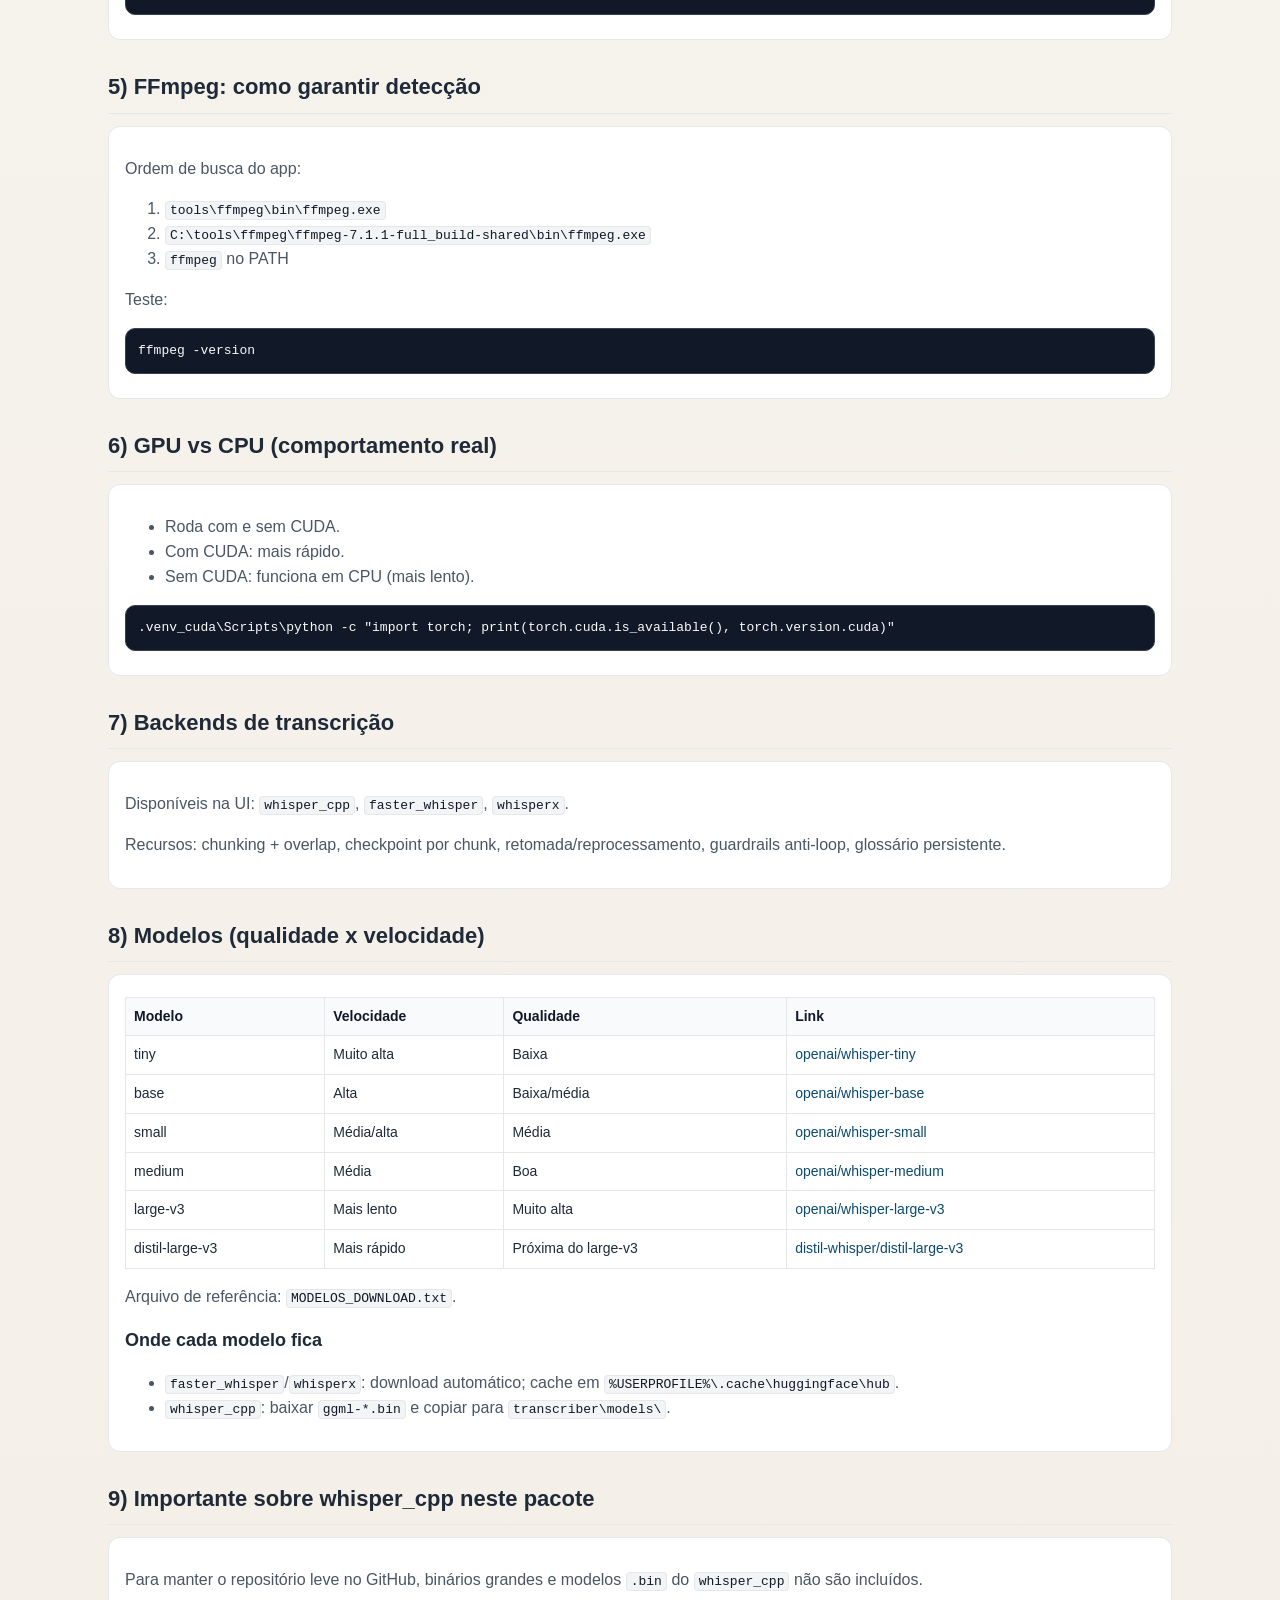
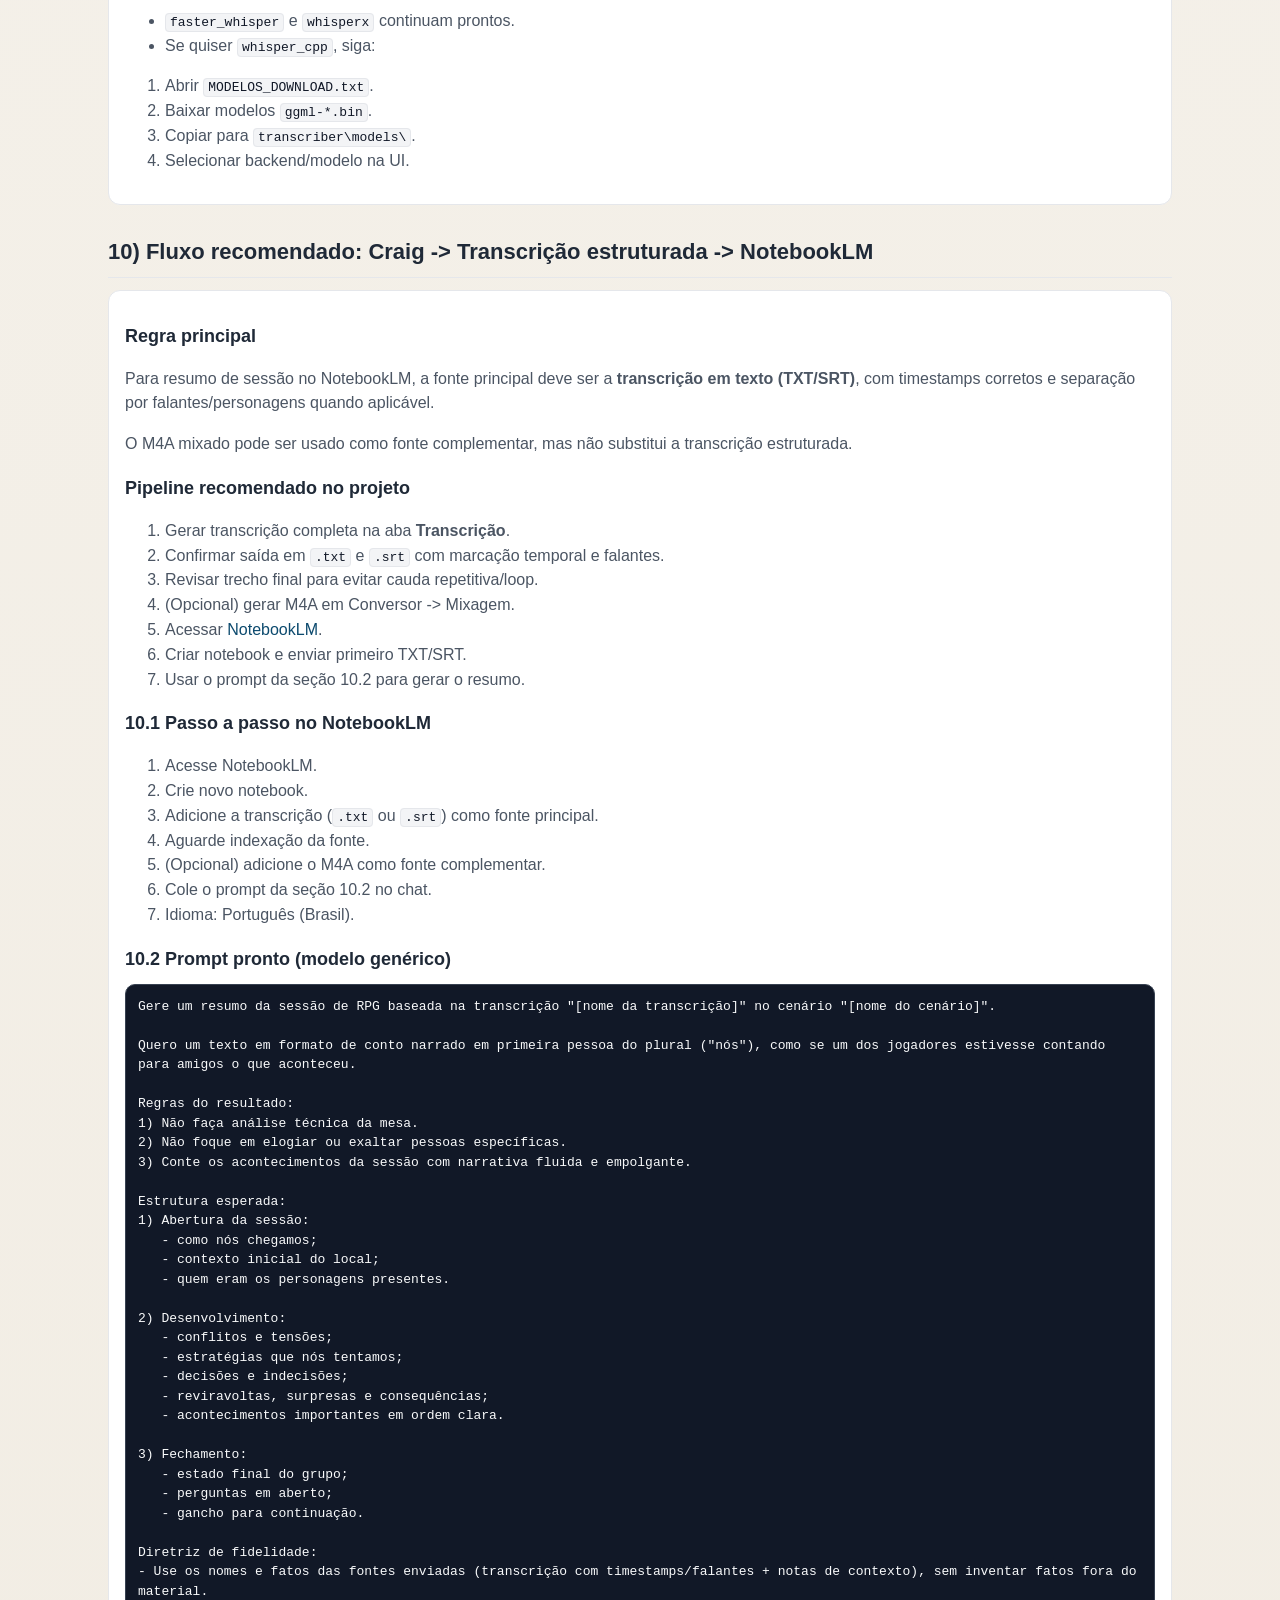
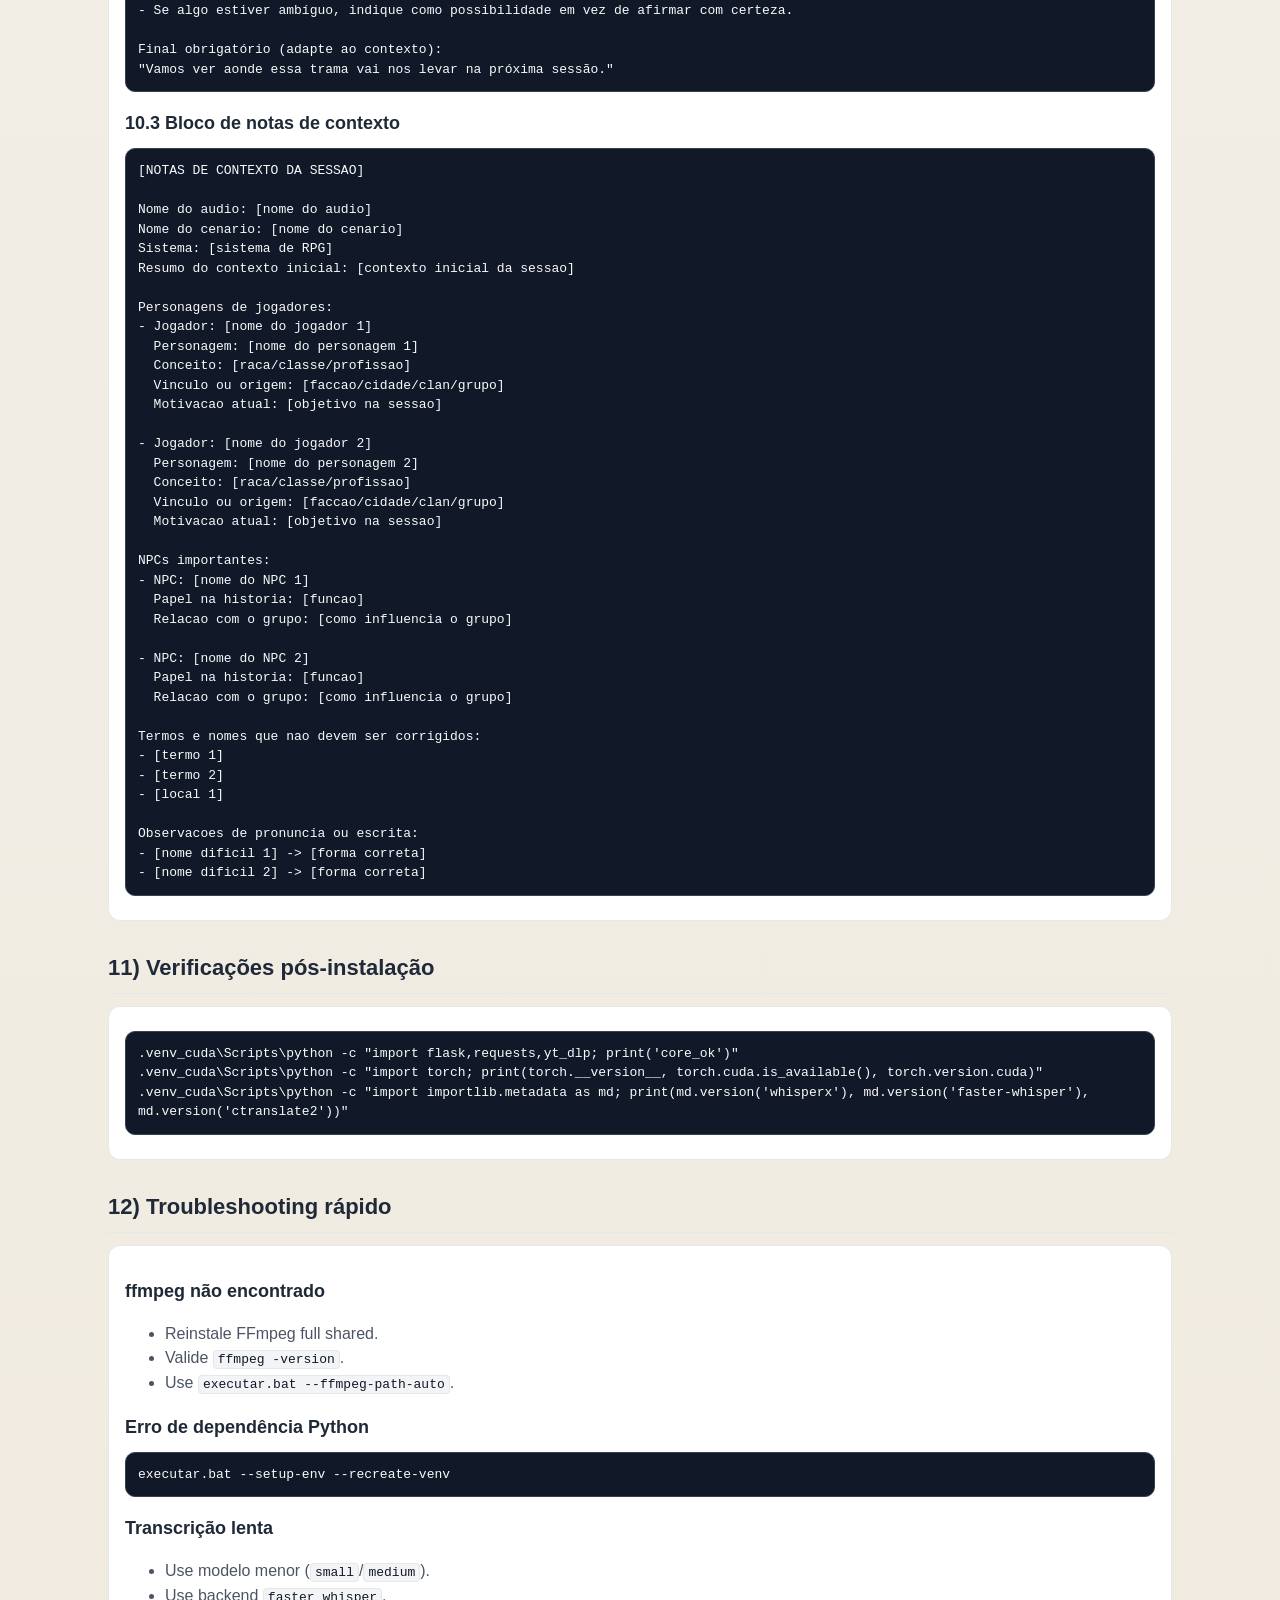
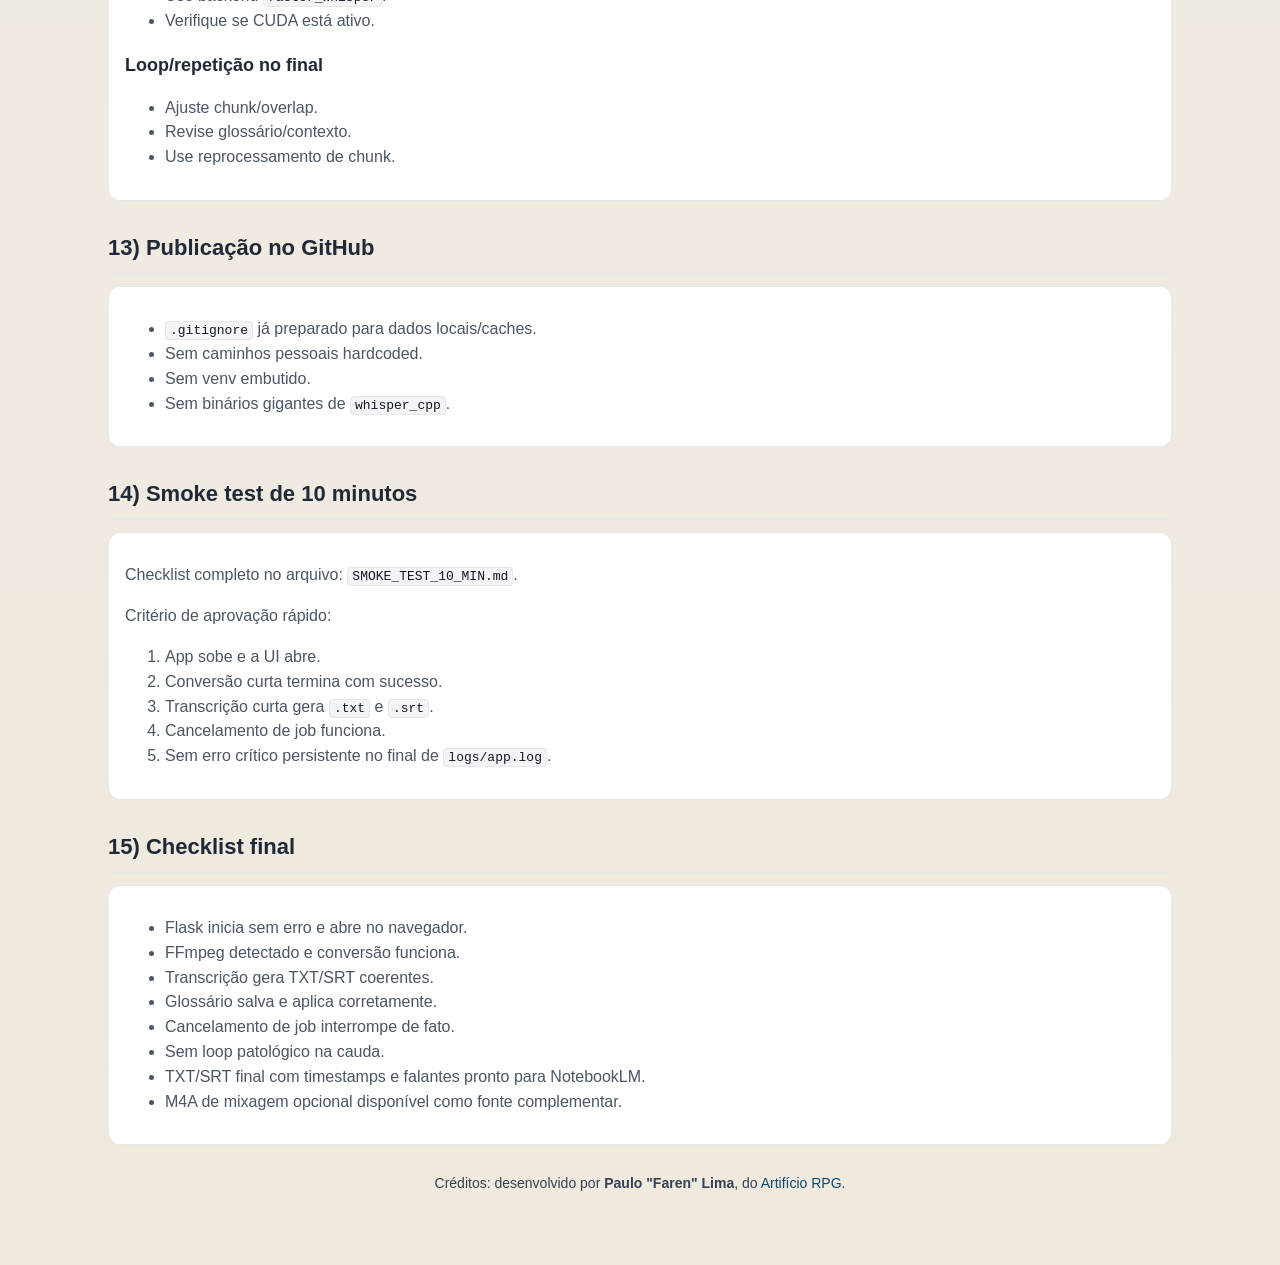
==== commit bfc87b62: "docs: adicionar imagens de ilustracao no guia" ====
--- a/docs/index.html
+++ b/docs/index.html
@@ -136,6 +136,17 @@
       font-size: 14px;
       color: #334155;
     }
+    .showcase-grid {
+      display: grid;
+      gap: 12px;
+      margin-top: 10px;
+    }
+    .showcase-img {
+      width: 100%;
+      border-radius: 10px;
+      border: 1px solid var(--line);
+      display: block;
+    }
   </style>
 </head>
 <body>
@@ -146,6 +157,13 @@
         Esta página contém as <strong>mesmas informações técnicas do README.md</strong>, com visual organizado.
       </p>
       <div class="card">
+        <p><strong>Ilustrações do projeto</strong></p>
+        <div class="showcase-grid">
+          <img class="showcase-img" src="data/banner.png" alt="Banner do fluxo de resumo de sessão" />
+          <img class="showcase-img" src="data/interface.jpg" alt="Interface principal do Mídia Faren" />
+        </div>
+      </div>
+      <div class="card" id="audio-exemplo">
         <p><strong>Áudio de exemplo incluído para teste imediato</strong></p>
         <ul>
           <li>Arquivo: <code>data/Oneshot-ODiaboDoPoco-Terca.ogg</code></li>
